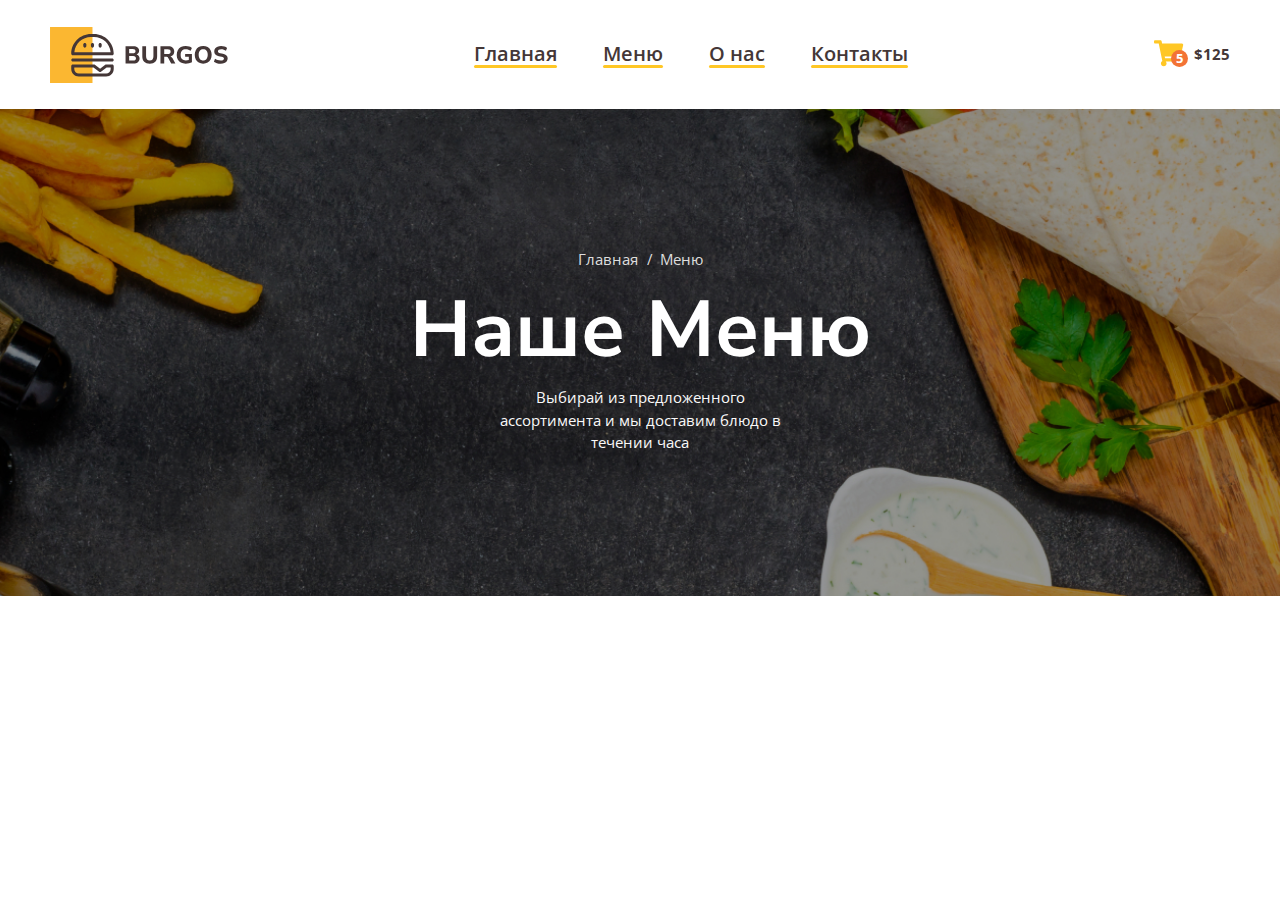
==== index.html @ a17f88c5 "Add styles" ====
<!DOCTYPE html>
<html lang="ru">
<head>
    <meta charset="UTF-8">
    <meta http-equiv="X-UA-Compatible" content="IE=edge">
    <meta name="viewport" content="width=device-width, initial-scale=1.0">
    <link href="https://fonts.googleapis.com/css2?family=Nunito+Sans:wght@600;700;800&family=Open+Sans:wght@400;600:700&family=Roboto&display=swap" rel="stylesheet">
    <link rel="stylesheet" href="style/normalize.css">
    <link rel="stylesheet" href="style/main.css">
    <title>Burger</title>
</head>
<body>
    <header>
        <div class="container">
            <div class="header">
                <a href="#" class="header-logo"></a>
                <nav>
                    <ul class="header-nav">
                        <li><a href="#" class="active">Главная</a></li>
                        <li><a href="#" class="active">Меню</a></li>
                        <li><a href="#" class="active">О нас</a></li>
                        <li><a href="#" class="active">Контакты</a></li>
                    </ul>
                </nav>
                <button type="button" class="button">
                    <span class="button-item">
                        <img src="img/cart.svg" alt="Корзина">
                        <span class="button-count">5</span>
                    </span>
                    <span class="button-text">$125</span>
                </button>
            </div> <!--/.header-->
        </div> <!--/.container-->
    </header>

    <div class="bg">
        <div class="container">
            <ul class="breadcrumbs">
                <li><a href="#">Главная</a></li>
                <li><a href="#">Меню</a></li>
            </ul>
            <h1 class="title">Наше Меню</h1>
            <p class="description">Выбирай из предложенного ассортимента и мы доставим блюдо в течении часа</p>
        </div>
    </div>
    
</body>
</html>
---- style/main.css ----
body {
    font-family: 'Nunito Sans', sans-serif;
}

.container {
    max-width: 1180px;
    margin: 0 auto; /* выравнивает по центру */
    padding: 0 15px; /* засчет этого при уменьшении ширины экрана, сожержимое не будет прилипать к краям*/
}


/* Header */
.header {
    font-family: 'Open Sans', sans-serif;
    font-weight: 600;
    display: flex;
    align-items: center;
    justify-content: space-between;
    padding-top: 26px;
    padding-bottom: 25px;
}

.header-logo {
    display: block;
    background-image: url(../img/logo.svg);
    background-repeat: no-repeat;
    background-size: cover;
    width: 178px;
    height: 56px;
}

.header-nav {
    display: flex;
    list-style-type: none;
    padding-left: 0;
    gap: 46px;
}

.header-nav a {
    font-size: 20px;
    font-weight: 600;
    color: #443737;
    text-decoration: none;
}
.header-nav a::after {
    content: "";
    width: 100%;
    height: 3px;
    border-radius: 1.5px;
    background: transparent;
    display: block;
}

.header-nav a.active::after {
    background: #FFC725;
}


.button {
    display: flex;
    align-items: center;
    background-color: transparent;
    border: none;
    padding: 0;
    gap: 10px;
}

.button-item {
    position: relative;
}

.button-count {
    font-size: 13px;
    font-weight: 700;
    line-height: 1.3;
    color: #FFFFFF;
    background: #F37335;
    width: 17px;
    height: 17px;
    text-align: center;
    border-radius: 100%;
    position: absolute;
    bottom: 3px;
    right: -4px;
}

.button-text {
    font-size: 15px;
    font-weight: 700;
    color: #443737;
}

/* BG */
.bg {
    text-align: center;
    color: #FFFFFF;

    background-image: url(../img/bg.jpg);
    background-size: cover;
    background-position: center center;

    padding: 142px 0;
}

.breadcrumbs {
    padding-left: 0;
    margin-top: 0;
    list-style-type: none;
    display: flex;
    justify-content: center;
    gap: 16px;
}


.breadcrumbs a {
    font-family: 'Open Sans', sans-serif;
    font-size: 15px;
    color: #DEDEDE;
    text-decoration: none;
}

.breadcrumbs a::before {
    content: "/";
    position: relative;
    left: -7px;
}

.breadcrumbs li:first-child a::before {
    display: none;
}

.title {
    font-size: 79px;
    font-weight: 700;
    margin: 10px 0;
}

.description {
    font-family: 'Open Sans', sans-serif;
    font-size: 15px;
    line-height: 1.5;
    color: #FAF9F9;
    max-width: 300px;
    margin: 0 auto;
}
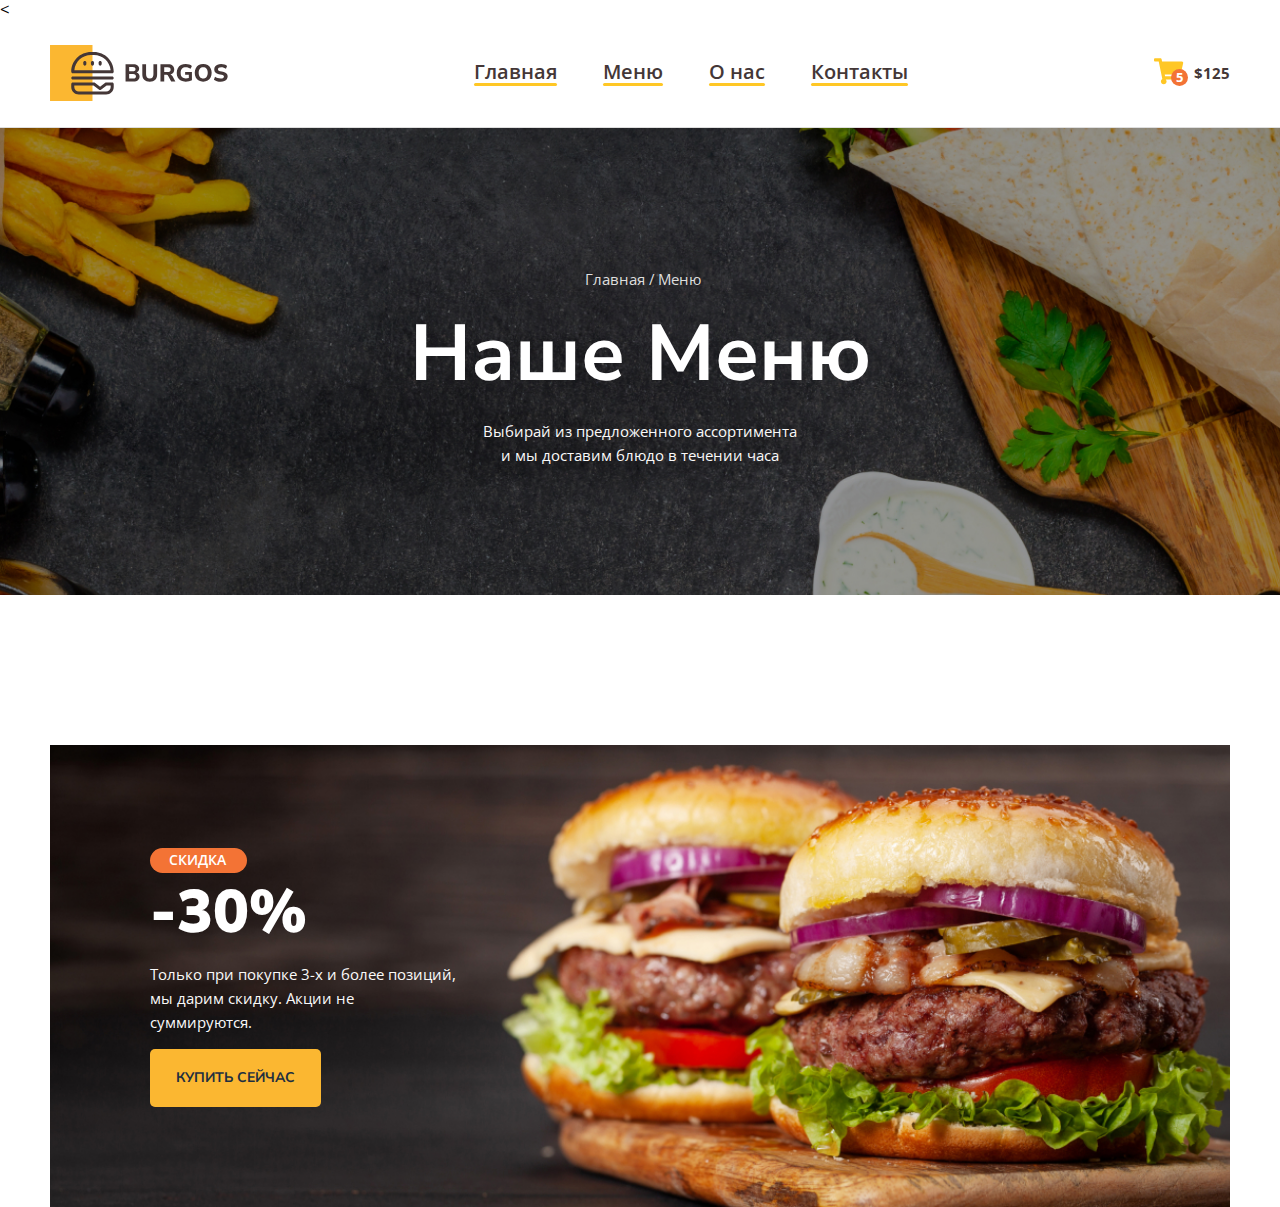
==== commit a3e5c202: "Add style changes" ====
--- a/index.html
+++ b/index.html
@@ -4,7 +4,7 @@
     <meta charset="UTF-8">
     <meta http-equiv="X-UA-Compatible" content="IE=edge">
     <meta name="viewport" content="width=device-width, initial-scale=1.0">
-    <link href="https://fonts.googleapis.com/css2?family=Nunito+Sans:wght@600;700;800&family=Open+Sans:wght@400;600:700&family=Roboto&display=swap" rel="stylesheet">
+    <<link href="https://fonts.googleapis.com/css2?family=Nunito+Sans:wght@600;700;800&family=Open+Sans:wght@400;600&family=Roboto&display=swap" rel="stylesheet">
     <link rel="stylesheet" href="style/normalize.css">
     <link rel="stylesheet" href="style/main.css">
     <title>Burger</title>
@@ -41,8 +41,23 @@
             </ul>
             <h1 class="title">Наше Меню</h1>
             <p class="description">Выбирай из предложенного ассортимента и мы доставим блюдо в течении часа</p>
-        </div>
-    </div>
+        </div> <!--/.container-->
+    </div> <!--/.bg-->
+
+    <main>
+        <div class="banner">
+            <div class="container">
+                <div class="banner-box">
+                    <h2 class="banner-title">
+                        <span>Скидка</span>
+                        -30%
+                    </h2>
+                    <p class="banner-text">Только при покупке 3-х и более позиций, мы дарим скидку. Акции не суммируются.</p>
+                    <a href="#" class="banner-link">Купить сейчас</a>
+                </div>
+            </div> <!--/.container-->
+        </div> <!--/.banner-->
+    </main>
     
 </body>
 </html>--- a/style/main.css
+++ b/style/main.css
@@ -8,6 +8,9 @@
     padding: 0 15px; /* засчет этого при уменьшении ширины экрана, сожержимое не будет прилипать к краям*/
 }
 
+header {
+    border-bottom: 1px solid #DEDEDE;
+}
 
 /* Header */
 .header {
@@ -42,6 +45,11 @@
     color: #443737;
     text-decoration: none;
 }
+
+.header-nav a:hover {
+    color: #FFC725;
+}
+
 .header-nav a::after {
     content: "";
     width: 100%;
@@ -55,7 +63,6 @@
     background: #FFC725;
 }
 
-
 .button {
     display: flex;
     align-items: center;
@@ -63,6 +70,7 @@
     border: none;
     padding: 0;
     gap: 10px;
+    cursor: pointer;
 }
 
 .button-item {
@@ -99,30 +107,39 @@
     background-size: cover;
     background-position: center center;
 
-    padding: 142px 0;
+    padding: 128px 0;
+    margin-bottom: 150px;
 }
 
 .breadcrumbs {
-    padding-left: 0;
-    margin-top: 0;
+    padding-left: 5px;
+    margin-top: 15px;
     list-style-type: none;
     display: flex;
     justify-content: center;
-    gap: 16px;
-}
-
+    gap: 7px;
+}
 
 .breadcrumbs a {
     font-family: 'Open Sans', sans-serif;
     font-size: 15px;
     color: #DEDEDE;
     text-decoration: none;
+}
+
+.breadcrumbs a:hover {
+    color: #FFC725;
 }
 
 .breadcrumbs a::before {
     content: "/";
     position: relative;
-    left: -7px;
+    left: -3px;
+    pointer-events: none;
+}
+
+.breadcrumbs a:hover::before {
+    color: #DEDEDE;
 }
 
 .breadcrumbs li:first-child a::before {
@@ -132,14 +149,71 @@
 .title {
     font-size: 79px;
     font-weight: 700;
-    margin: 10px 0;
+    margin: 19px 0;
 }
 
 .description {
     font-family: 'Open Sans', sans-serif;
     font-size: 15px;
-    line-height: 1.5;
+    line-height: 1.6;
     color: #FAF9F9;
-    max-width: 300px;
+    max-width: 315px;
     margin: 0 auto;
+}
+
+/* Banner */
+.banner-box {
+    background-image: url(../img/banner.jpg);
+    background-position: center center;
+    background-repeat: no-repeat;
+    background-size: cover;
+
+    color: #FFFFFF;
+    padding: 100px;
+}
+
+.banner-title span{
+    font-family: 'Open Sans', sans-serif;
+    font-size: 14px;
+    font-weight: 600;
+    text-transform: uppercase;
+    text-align: center;
+    background: #F37335;
+    padding: 4px 20px 5px 17px;
+    border-radius: 14px;
+
+    display: block;
+    max-width: 60px;
+    margin-bottom: 5px;
+}
+
+.banner-title {
+    font-size: 60px;
+    font-weight: 900;
+    margin-top: 3px;
+    margin-bottom: 10px;
+    color: #FFFFFF;
+}
+
+.banner-text {
+    font-family: 'Open Sans', sans-serif;
+    font-size: 15px;
+    color: #FAF9F9;
+    line-height: 1.6;
+    margin-bottom: 15px;
+    max-width: 308px;
+    
+}
+
+.banner-link {
+    padding: 21px 26px;
+    display: inline-block;
+    font-size: 14px;
+    font-weight: 700;
+    color: #1E2F40;
+
+    background-color: #FBB731;
+    text-decoration: none;
+    text-transform: uppercase;
+    border-radius: 5px;
 }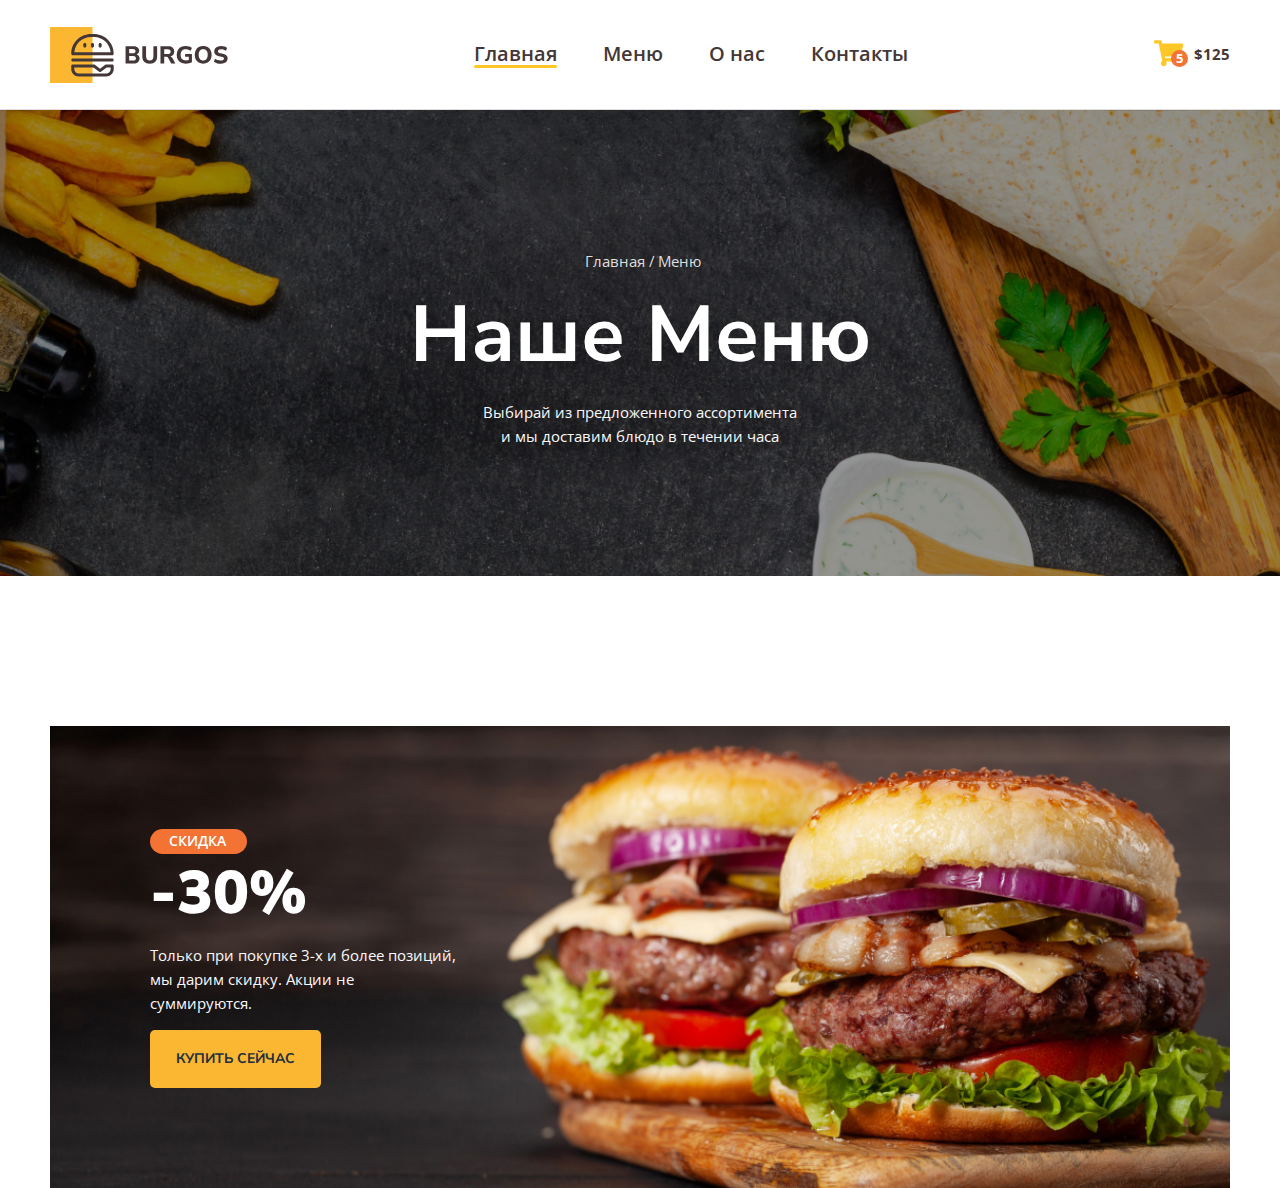
==== commit 9bdec0d7: "Add style changes" ====
--- a/index.html
+++ b/index.html
@@ -4,7 +4,7 @@
     <meta charset="UTF-8">
     <meta http-equiv="X-UA-Compatible" content="IE=edge">
     <meta name="viewport" content="width=device-width, initial-scale=1.0">
-    <<link href="https://fonts.googleapis.com/css2?family=Nunito+Sans:wght@600;700;800&family=Open+Sans:wght@400;600&family=Roboto&display=swap" rel="stylesheet">
+    <link href="https://fonts.googleapis.com/css2?family=Nunito+Sans:wght@600;700;800&family=Open+Sans:wght@400;600&family=Roboto&display=swap" rel="stylesheet">
     <link rel="stylesheet" href="style/normalize.css">
     <link rel="stylesheet" href="style/main.css">
     <title>Burger</title>
@@ -17,9 +17,9 @@
                 <nav>
                     <ul class="header-nav">
                         <li><a href="#" class="active">Главная</a></li>
-                        <li><a href="#" class="active">Меню</a></li>
-                        <li><a href="#" class="active">О нас</a></li>
-                        <li><a href="#" class="active">Контакты</a></li>
+                        <li><a href="#">Меню</a></li>
+                        <li><a href="#">О нас</a></li>
+                        <li><a href="#">Контакты</a></li>
                     </ul>
                 </nav>
                 <button type="button" class="button">
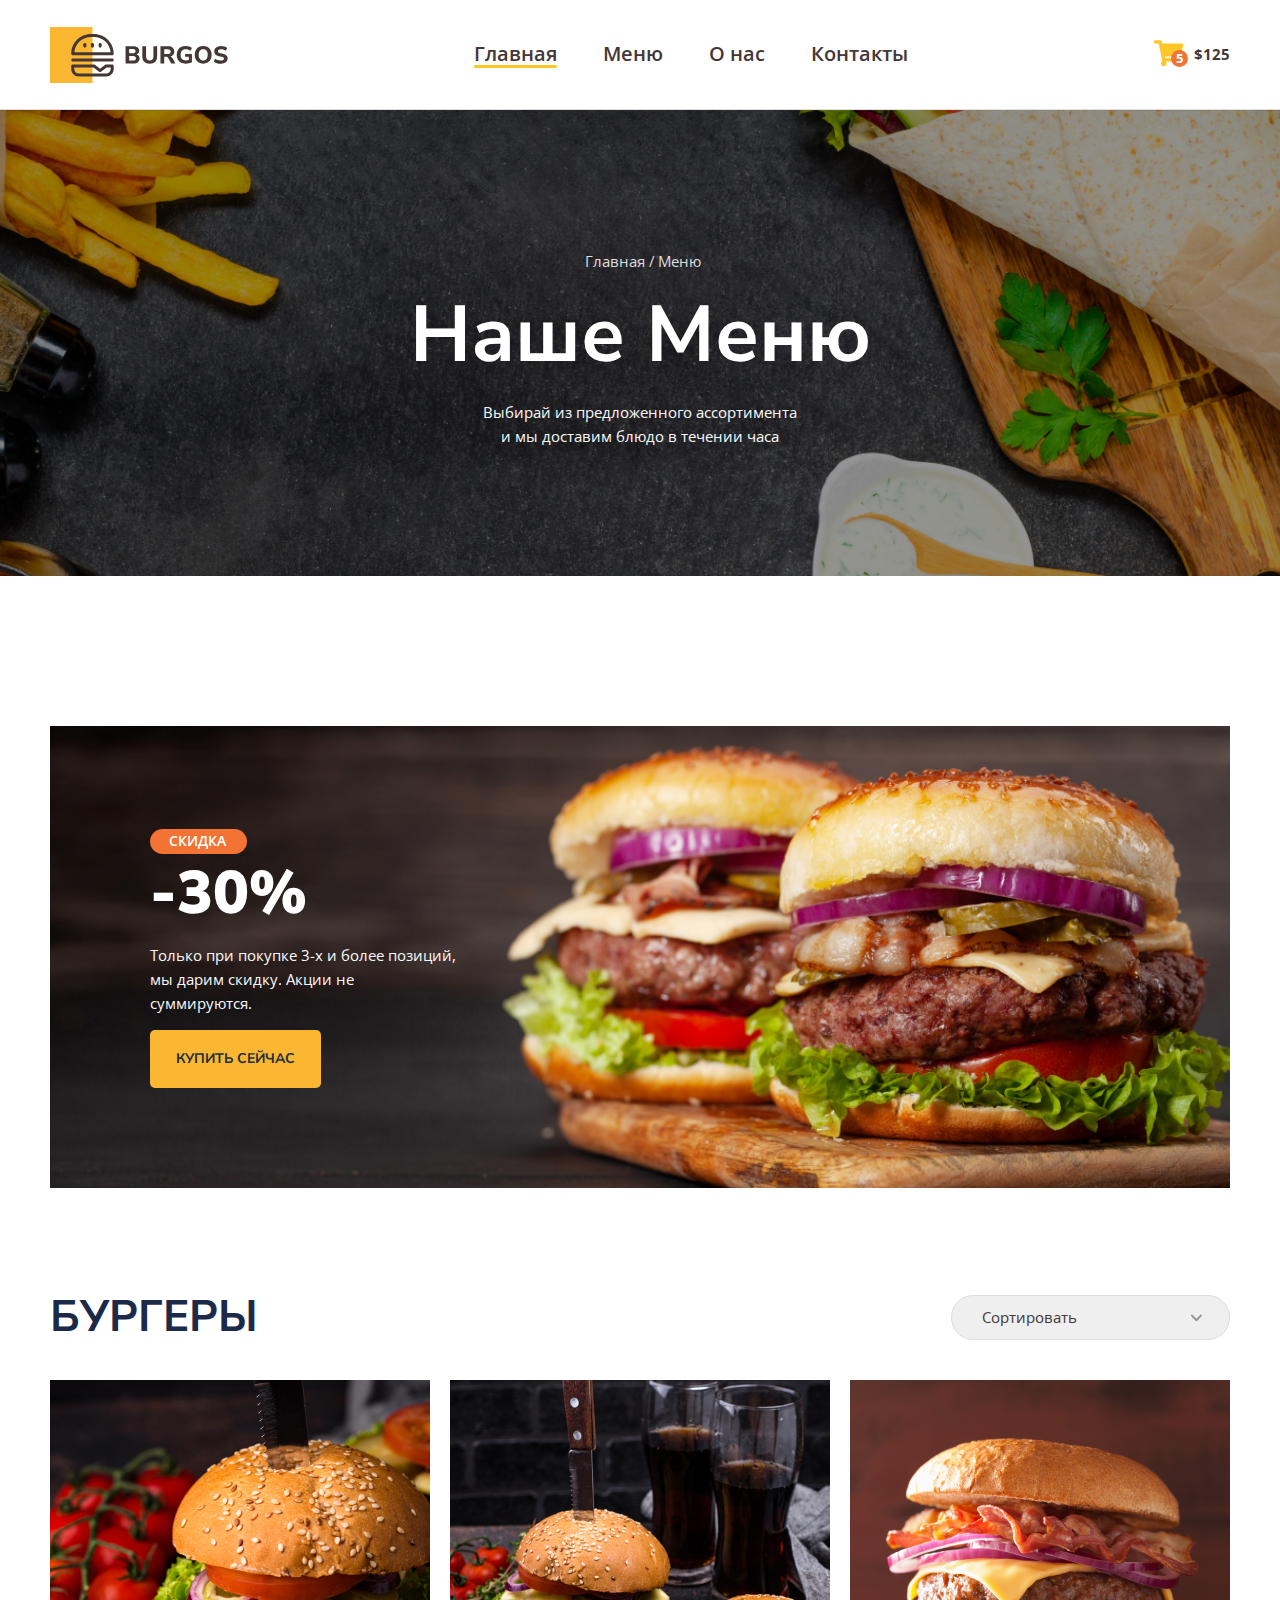
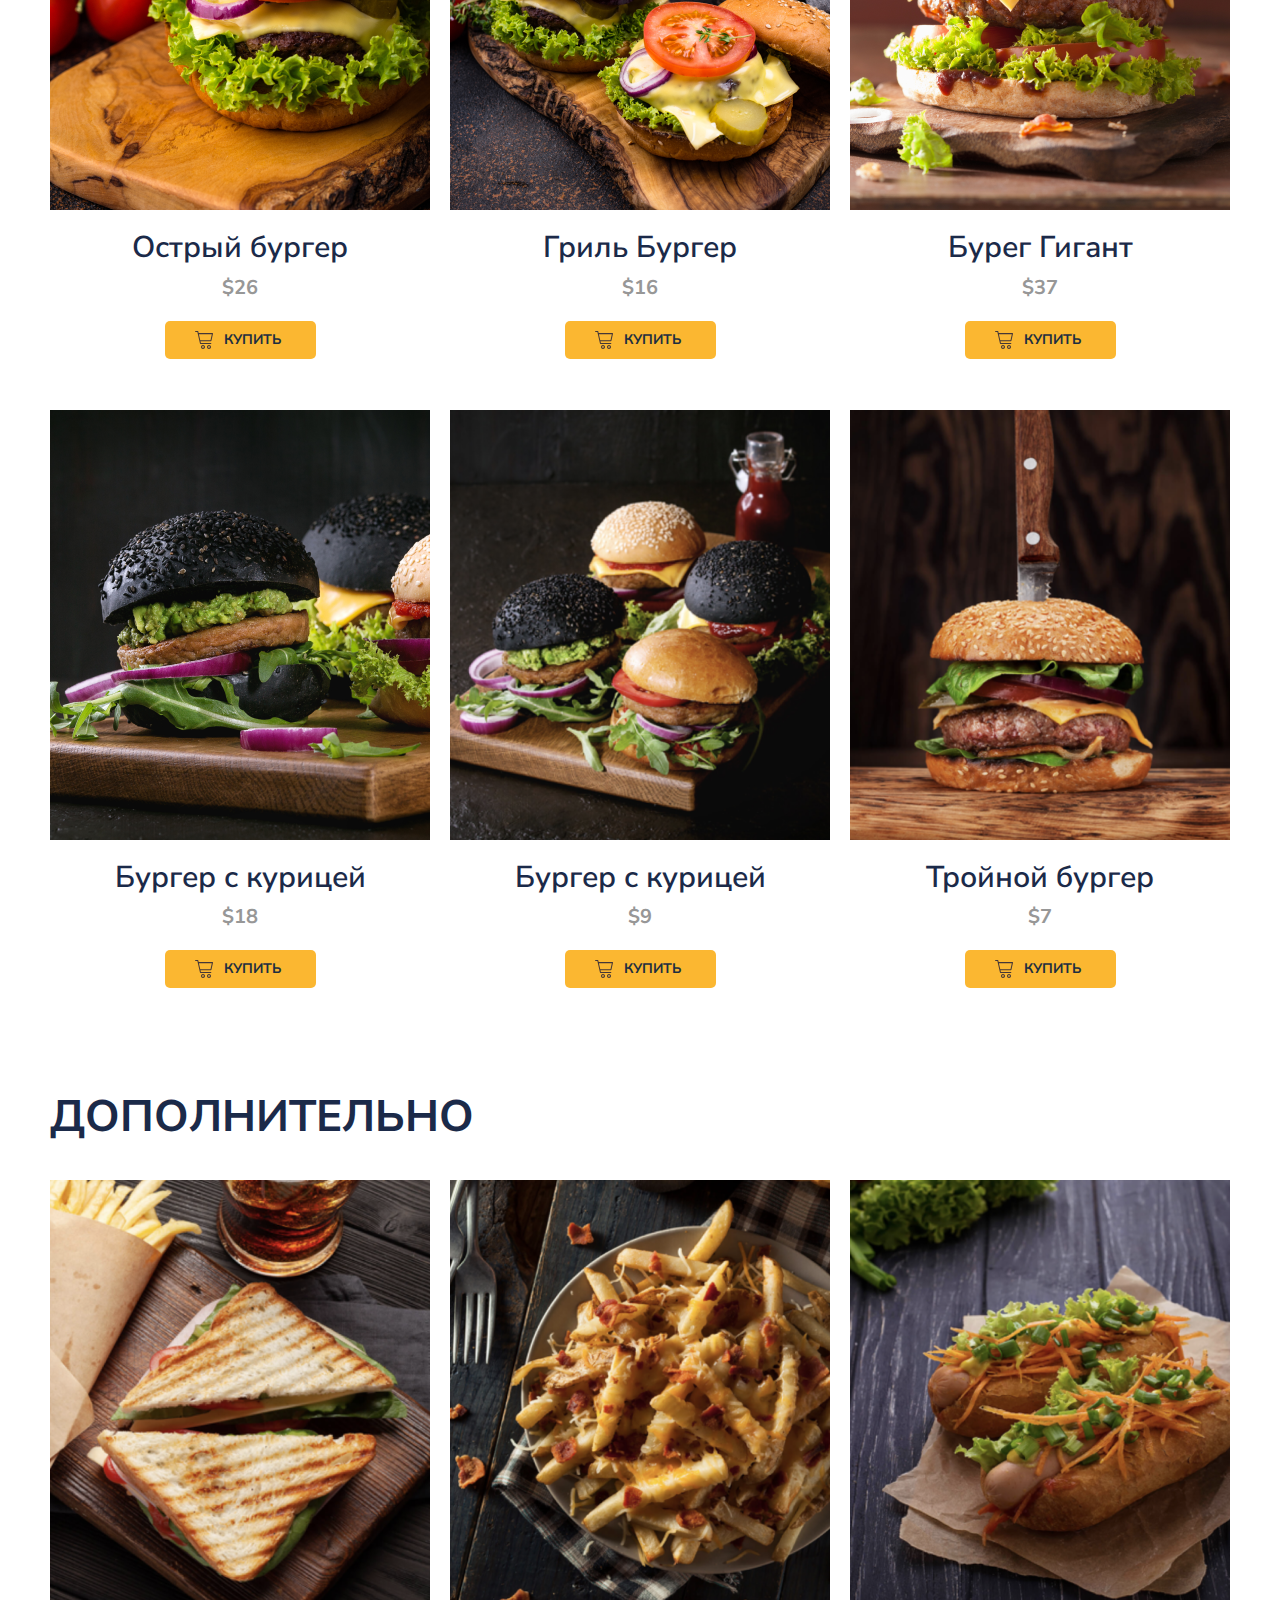
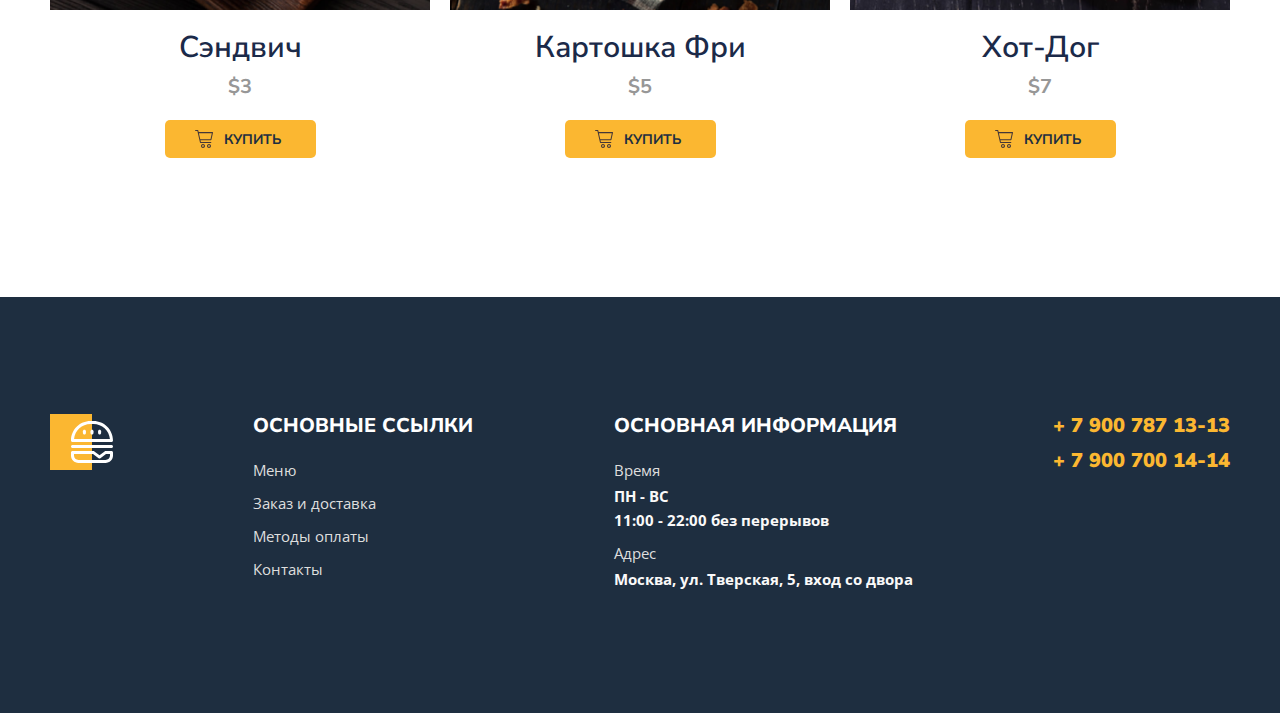
==== commit 2d6cbf0e: "Add changes" ====
--- a/index.html
+++ b/index.html
@@ -8,6 +8,7 @@
     <link rel="stylesheet" href="style/normalize.css">
     <link rel="stylesheet" href="style/main.css">
     <title>Burger</title>
+    <link rel="icon" href="img/site-icon.png">
 </head>
 <body>
     <header>
@@ -57,7 +58,172 @@
                 </div>
             </div> <!--/.container-->
         </div> <!--/.banner-->
+
+        <section class="menu">
+            <div class="container">
+                <div class="menu-header">
+                    <h2 class="menu-title">
+                        Бургеры
+                    </h2>
+                    <select class="menu-select">
+                        <option value="">Сортировать</option>
+                        <option value="up">По возрастанию</option>
+                        <option value="down">По убыванию</option>
+                    </select>
+                </div> <!--/.menu-header-->
+
+                <div class="menu-grid">
+                    <div class="menu-grid-item">
+                        <div class="menu-grid-cover">
+                            <img src="img/menu/01.png" alt="Острый бургер">
+                        </div>
+                        <div class="menu-grid-title">Острый бургер</div>
+                        <div class="menu-grid-price">$26</div>
+                        <button type="button" class="menu-grid-btn">
+                            <span class="menu-grid-icon"></span>
+                            <span class="menu-grid-text">купить</span>
+                        </button>
+                    </div> <!--/.menu-grid-item-->
+                    <div class="menu-grid-item">
+                        <div class="menu-grid-cover">
+                            <img src="img/menu/02.png" alt="Гриль Бургер">
+                        </div>
+                        <div class="menu-grid-title">Гриль Бургер</div>
+                        <div class="menu-grid-price">$16</div>
+                        <button type="button" class="menu-grid-btn">
+                            <span class="menu-grid-icon"></span>
+                            <span class="menu-grid-text">купить</span>
+                        </button>
+                    </div> <!--/.menu-grid-item-->
+                    <div class="menu-grid-item">
+                        <div class="menu-grid-cover">
+                            <img src="img/menu/03.png" alt="Бурег Гигант">
+                        </div>
+                        <div class="menu-grid-title">Бурег Гигант</div>
+                        <div class="menu-grid-price">$37</div>
+                        <button type="button" class="menu-grid-btn">
+                            <span class="menu-grid-icon"></span>
+                            <span class="menu-grid-text">купить</span>
+                        </button>
+                    </div> <!--/.menu-grid-item-->
+                    <div class="menu-grid-item">
+                        <div class="menu-grid-cover">
+                            <img src="img/menu/04.png" alt="Бургер с курицей">
+                        </div>
+                        <div class="menu-grid-title">Бургер с курицей</div>
+                        <div class="menu-grid-price">$18</div>
+                        <button type="button" class="menu-grid-btn">
+                            <span class="menu-grid-icon"></span>
+                            <span class="menu-grid-text">купить</span>
+                        </button>
+                    </div> <!--/.menu-grid-item-->
+                    <div class="menu-grid-item">
+                        <div class="menu-grid-cover">
+                            <img src="img/menu/05.png" alt="Бургер с курицей">
+                        </div>
+                        <div class="menu-grid-title">Бургер с курицей</div>
+                        <div class="menu-grid-price">$9</div>
+                        <button type="button" class="menu-grid-btn">
+                            <span class="menu-grid-icon"></span>
+                            <span class="menu-grid-text">купить</span>
+                        </button>
+                    </div> <!--/.menu-grid-item-->
+                    <div class="menu-grid-item">
+                        <div class="menu-grid-cover">
+                            <img src="img/menu/06.png" alt="Тройной бургер">
+                        </div>
+                        <div class="menu-grid-title">Тройной бургер</div>
+                        <div class="menu-grid-price">$7</div>
+                        <button type="button" class="menu-grid-btn">
+                            <span class="menu-grid-icon"></span>
+                            <span class="menu-grid-text">купить</span>
+                        </button>
+                    </div> <!--/.menu-grid-item-->
+                </div>
+
+                <div class="menu-header">
+                    <h2 class="menu-title">
+                        Дополнительно
+                    </h2>
+                </div> <!--/.menu-header-->
+        
+                <div class="menu-grid">
+                    <div class="menu-grid-item">
+                        <div class="menu-grid-cover">
+                            <img src="img/menu/07.png" alt="Сэндвич">
+                        </div>
+                        <div class="menu-grid-title">Сэндвич</div>
+                        <div class="menu-grid-price">$3</div>
+                        <button type="button" class="menu-grid-btn">
+                            <span class="menu-grid-icon"></span>
+                            <span class="menu-grid-text">купить</span>
+                        </button>
+                    </div> <!--/.menu-grid-item-->
+                    <div class="menu-grid-item">
+                        <div class="menu-grid-cover">
+                            <img src="img/menu/08.png" alt="Картошка Фри">
+                        </div>
+                        <div class="menu-grid-title">Картошка Фри</div>
+                        <div class="menu-grid-price">$5</div>
+                        <button type="button" class="menu-grid-btn">
+                            <span class="menu-grid-icon"></span>
+                            <span class="menu-grid-text">купить</span>
+                        </button>
+                    </div> <!--/.menu-grid-item-->
+                    <div class="menu-grid-item">
+                        <div class="menu-grid-cover">
+                            <img src="img/menu/09.png" alt="Хот-Дог">
+                        </div>
+                        <div class="menu-grid-title">Хот-Дог</div>
+                        <div class="menu-grid-price">$7</div>
+                        <button type="button" class="menu-grid-btn">
+                            <span class="menu-grid-icon"></span>
+                            <span class="menu-grid-text">купить</span>
+                        </button>
+                    </div> <!--/.menu-grid-item-->
+                </div>
+            </div> <!--/.container-->
+        </section>
     </main>
+
+    <footer class="footer">
+        <div class="container">
+            <div class="footer-box">
+                <div class="footer-item">
+                    <img class="footer-logo" src="img/footer-logo.svg" alt="Logo">
+                </div>
+                <div class="footer-item">
+                    <h2>Основные ссылки</h2>
+                    <ul class="footer-list">
+                        <li><a href="#">Меню</a></li>
+                        <li><a href="#">Заказ и доставка</a></li>
+                        <li><a href="#">Методы оплаты</a></li>
+                        <li><a href="#">Контакты</a></li>
+                    </ul>
+                </div>
+                <div class="footer-item">
+                    <h2>Основная информация</h2>
+                    <ul class="footer-list">
+                        <li>
+                            <span>Время</span>
+                            ПН - ВС <br>
+                            11:00 - 22:00 без перерывов
+                        </li>
+                        <li>
+                            <span>Адрес</span>
+                            Москва, ул. Тверская, 5, вход со двора
+                        </li>
+                    </ul>
+                </div>
+                <div class="footer-tel">
+                    <ul class="footer-list">
+                        <li>+ 7 900 787 13-13</li>
+                        <li>+ 7 900 700 14-14</li>
+                    </ul>
+                </div>
+            </div> <!--/.footer-box  -->
+        </div> <!--/.container  -->
+    </footer>
     
 </body>
 </html>--- a/style/main.css
+++ b/style/main.css
@@ -170,6 +170,7 @@
 
     color: #FFFFFF;
     padding: 100px;
+    margin-bottom: 104px;
 }
 
 .banner-title span{
@@ -216,4 +217,185 @@
     text-decoration: none;
     text-transform: uppercase;
     border-radius: 5px;
-}+}
+
+/* Section-Menu */
+.menu-header {
+    display: flex;
+    justify-content: space-between;
+    align-items: center;
+
+    margin-bottom: 37px;
+}
+
+.menu-title {
+    font-size: 44px;
+    font-weight: 700;
+    text-transform: uppercase;
+    color: #1B2A49;
+
+    margin: 0;
+}
+
+.menu-select {
+    font-family: 'Open Sans', sans-serif;
+    font-size: 15px;
+    color: #443737;
+    text-decoration: none;
+
+    padding: 13px 30px;
+    border: 1px solid #DEDEDE;
+    border-radius: 22px;
+    appearance: none;
+    flex-basis: 279px;
+
+    background-image: url(../img/arrow.svg);
+    background-size: 12.79px 7.75px;
+    background-repeat: no-repeat;
+    background-position: 90% center;
+}
+
+.menu-grid {
+    display: grid;
+    grid-template-columns: repeat(3, 1fr);
+    gap: 51px 20px;
+
+    margin-bottom: 104px;
+}
+
+.menu-grid-cover {
+    width: 100%;
+    height: 430px;
+    position: relative;
+    overflow: hidden;
+}
+
+.menu-grid-cover img {
+    position: absolute;
+    left: 50%;
+    top: 50%;
+    transform: translate(-50%, -50%);
+    object-fit: cover;
+}
+
+.menu-grid-title {
+    font-size: 30px;
+    font-weight: 600;
+    color: #1B2A49;
+    text-align: center;
+
+    margin-top: 21px;
+    margin-bottom: 10px;
+}
+
+.menu-grid-price {
+    font-size: 20px;
+    font-weight: 700;
+    color: #979797;
+    text-align: center;
+
+    margin-bottom: 22px;
+}
+
+.menu-grid-btn {
+    display: flex;
+    justify-content: center;
+    align-items: center;
+    padding: 10px 30px;
+    margin: 0 auto;
+    background: #FBB731;
+    border: none;
+    border-radius: 5px;
+    gap: 11px;
+}
+
+.menu-grid-icon {
+    display: block;
+    background-image: url(../img/cart-menu.svg);
+    background-position: center center;
+    background-repeat: no-repeat;
+    background-size: cover;
+    width: 18px;
+    height: 18px;
+}
+
+.menu-grid-text {
+    font-size: 14px;
+    font-weight: 700;
+    text-transform: uppercase;
+    color: #1E2F40;
+
+    margin-right: 5px;
+    margin-top: 1px;
+}
+
+/* Footer */
+.footer {
+    background: #1E2E40;
+    color: #fff;
+    padding-top: 117px;
+    padding-bottom: 106px;
+    margin-top: 139px;
+}
+
+.footer-box {
+    display: flex;
+    justify-content: space-between;
+}
+
+.footer-logo {
+    width: 63px;
+    height: 56px;
+}
+
+.footer-item {
+    flex: 0 0 auto;
+}
+
+.footer-item h2 {
+    font-size: 20px;
+    font-weight: 800;
+    text-transform: uppercase;
+    margin-bottom: 21px;
+    margin-top: 0;
+}
+
+.footer-item li {
+    font-family: 'Open Sans', sans-serif;
+    font-size: 15px;
+    font-weight: 700;
+    margin-bottom: 9px;
+    color: #FAF9F9;
+    line-height: 24px;
+    list-style-type: none;
+}
+
+.footer-item a {
+    color: #DEDEDE;
+    text-decoration: none;
+    font-weight: 400;
+}
+
+.footer-item span {
+    color: #DEDEDE;
+    display: block;
+    font-weight: 400;
+    margin-bottom: 2px;
+}
+
+.footer-tel ul {
+    font-size: 20px;
+    font-weight: 900;
+    color: #FBB731;
+
+    margin-top: 0;
+}
+
+.footer-tel li {
+    margin-bottom: 12px;
+}
+
+.footer-list {
+    padding-left: 0;
+    list-style-type: none;
+}
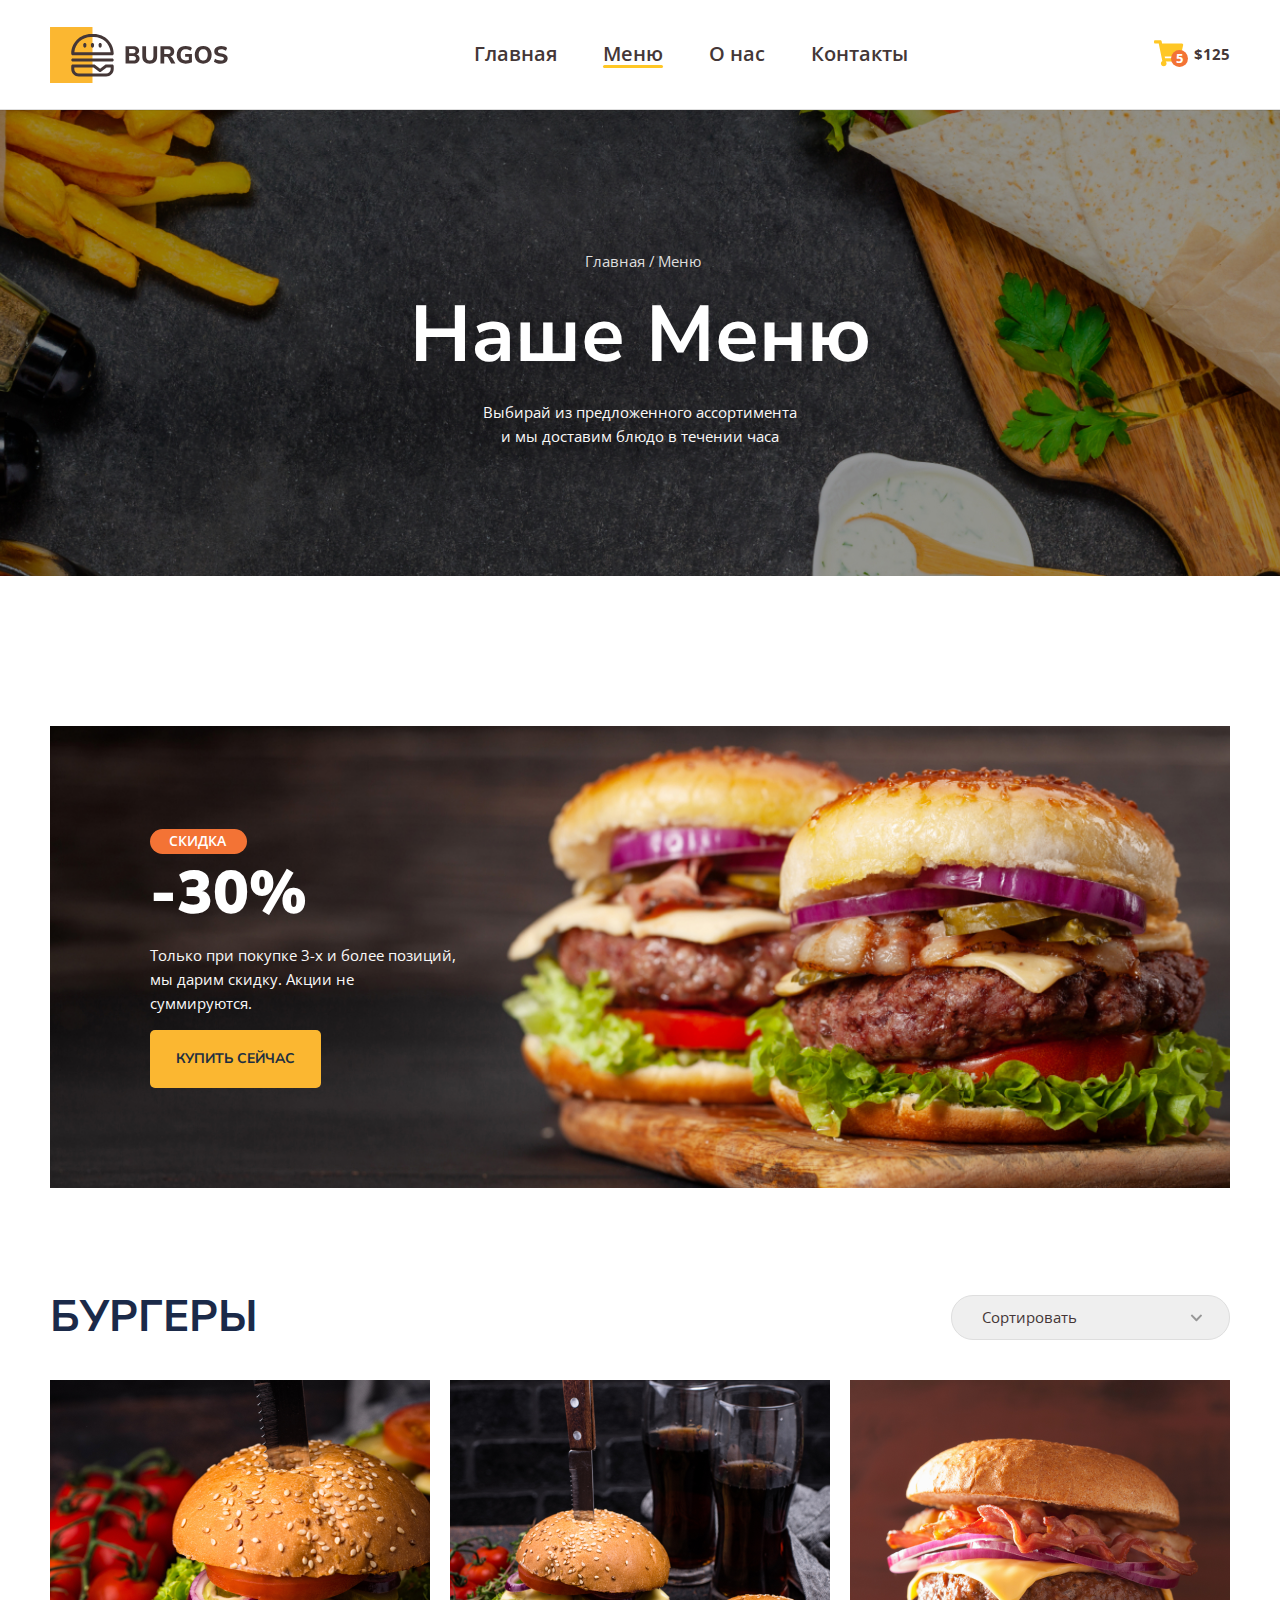
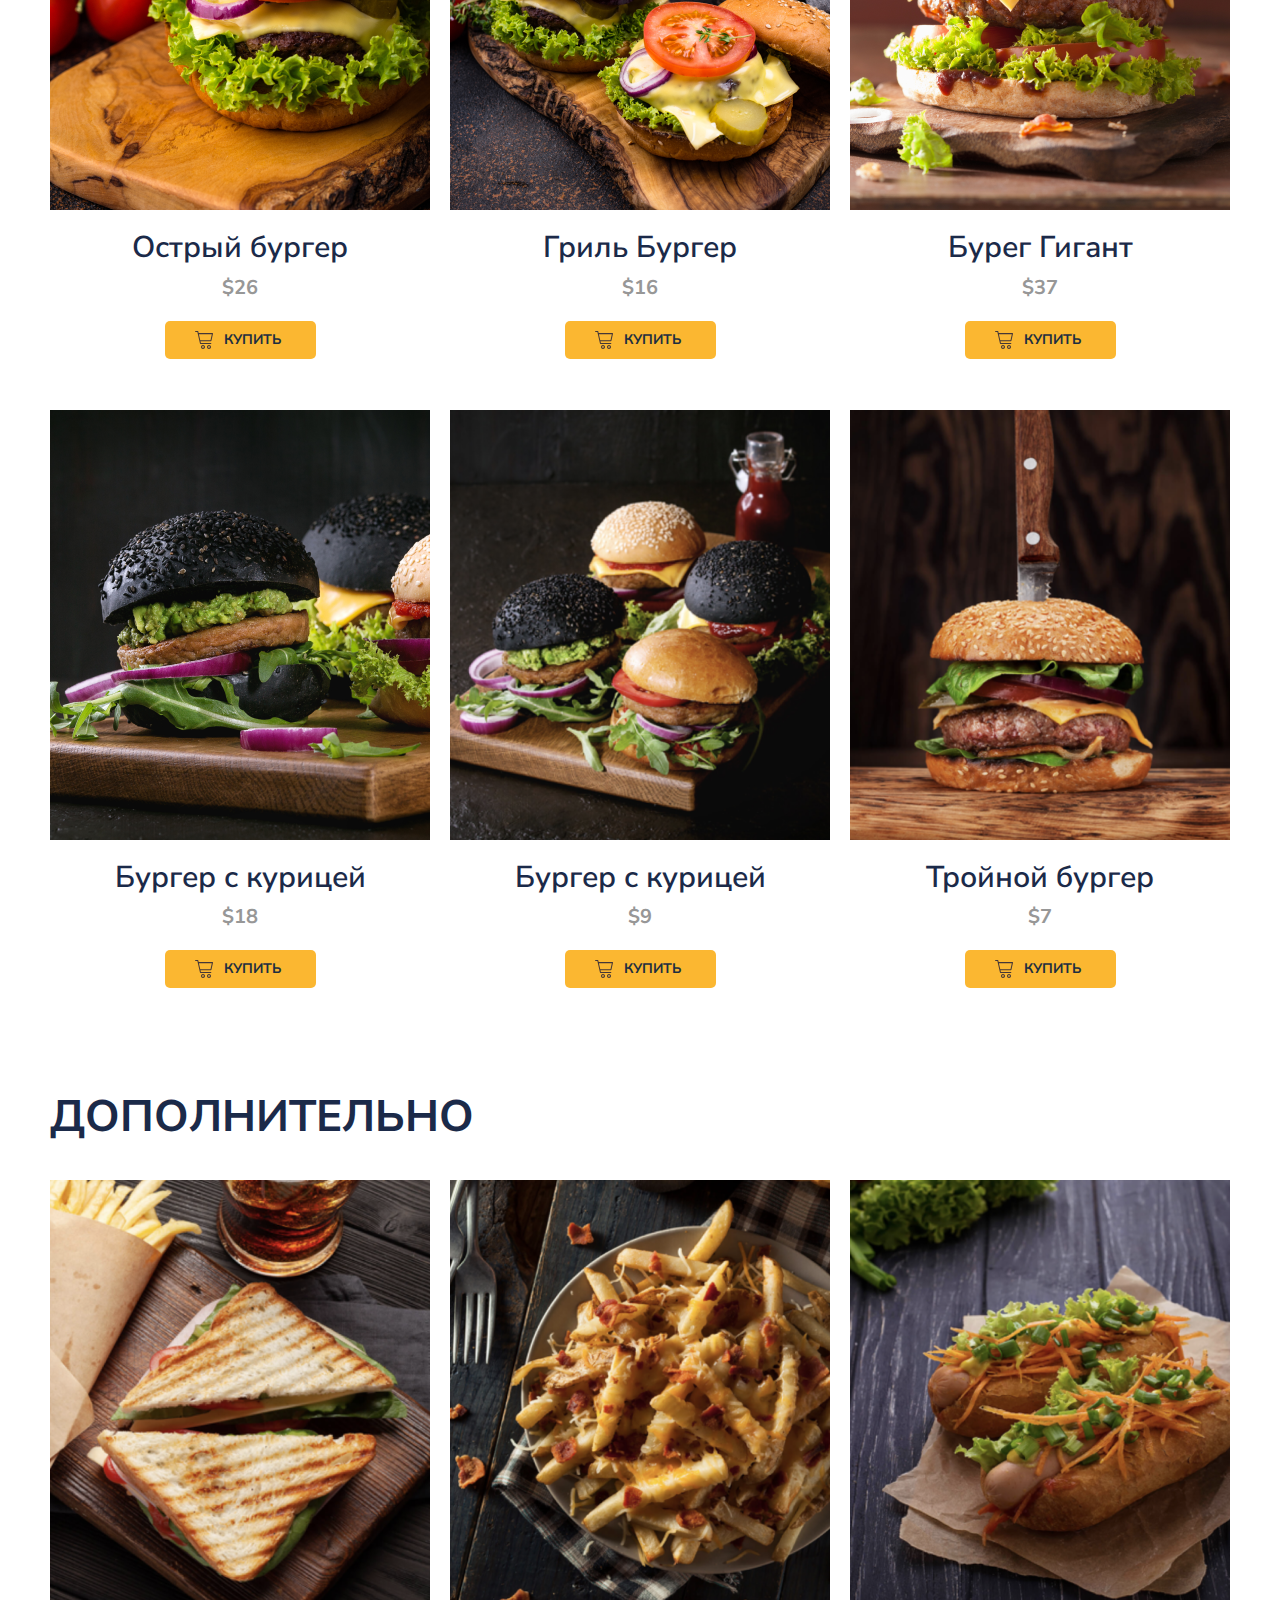
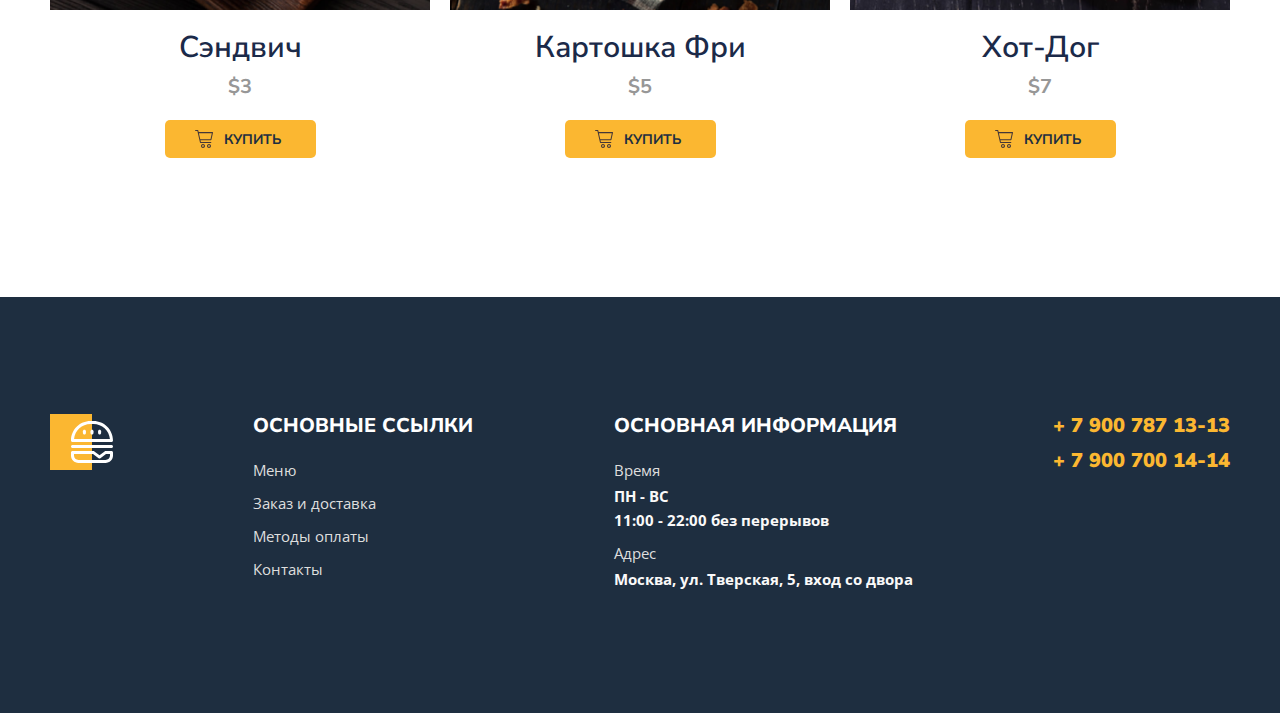
==== commit e10c57cb: "Add changes" ====
--- a/index.html
+++ b/index.html
@@ -17,8 +17,8 @@
                 <a href="#" class="header-logo"></a>
                 <nav>
                     <ul class="header-nav">
-                        <li><a href="#" class="active">Главная</a></li>
-                        <li><a href="#">Меню</a></li>
+                        <li><a href="#">Главная</a></li>
+                        <li><a href="#" class="active">Меню</a></li>
                         <li><a href="#">О нас</a></li>
                         <li><a href="#">Контакты</a></li>
                     </ul>
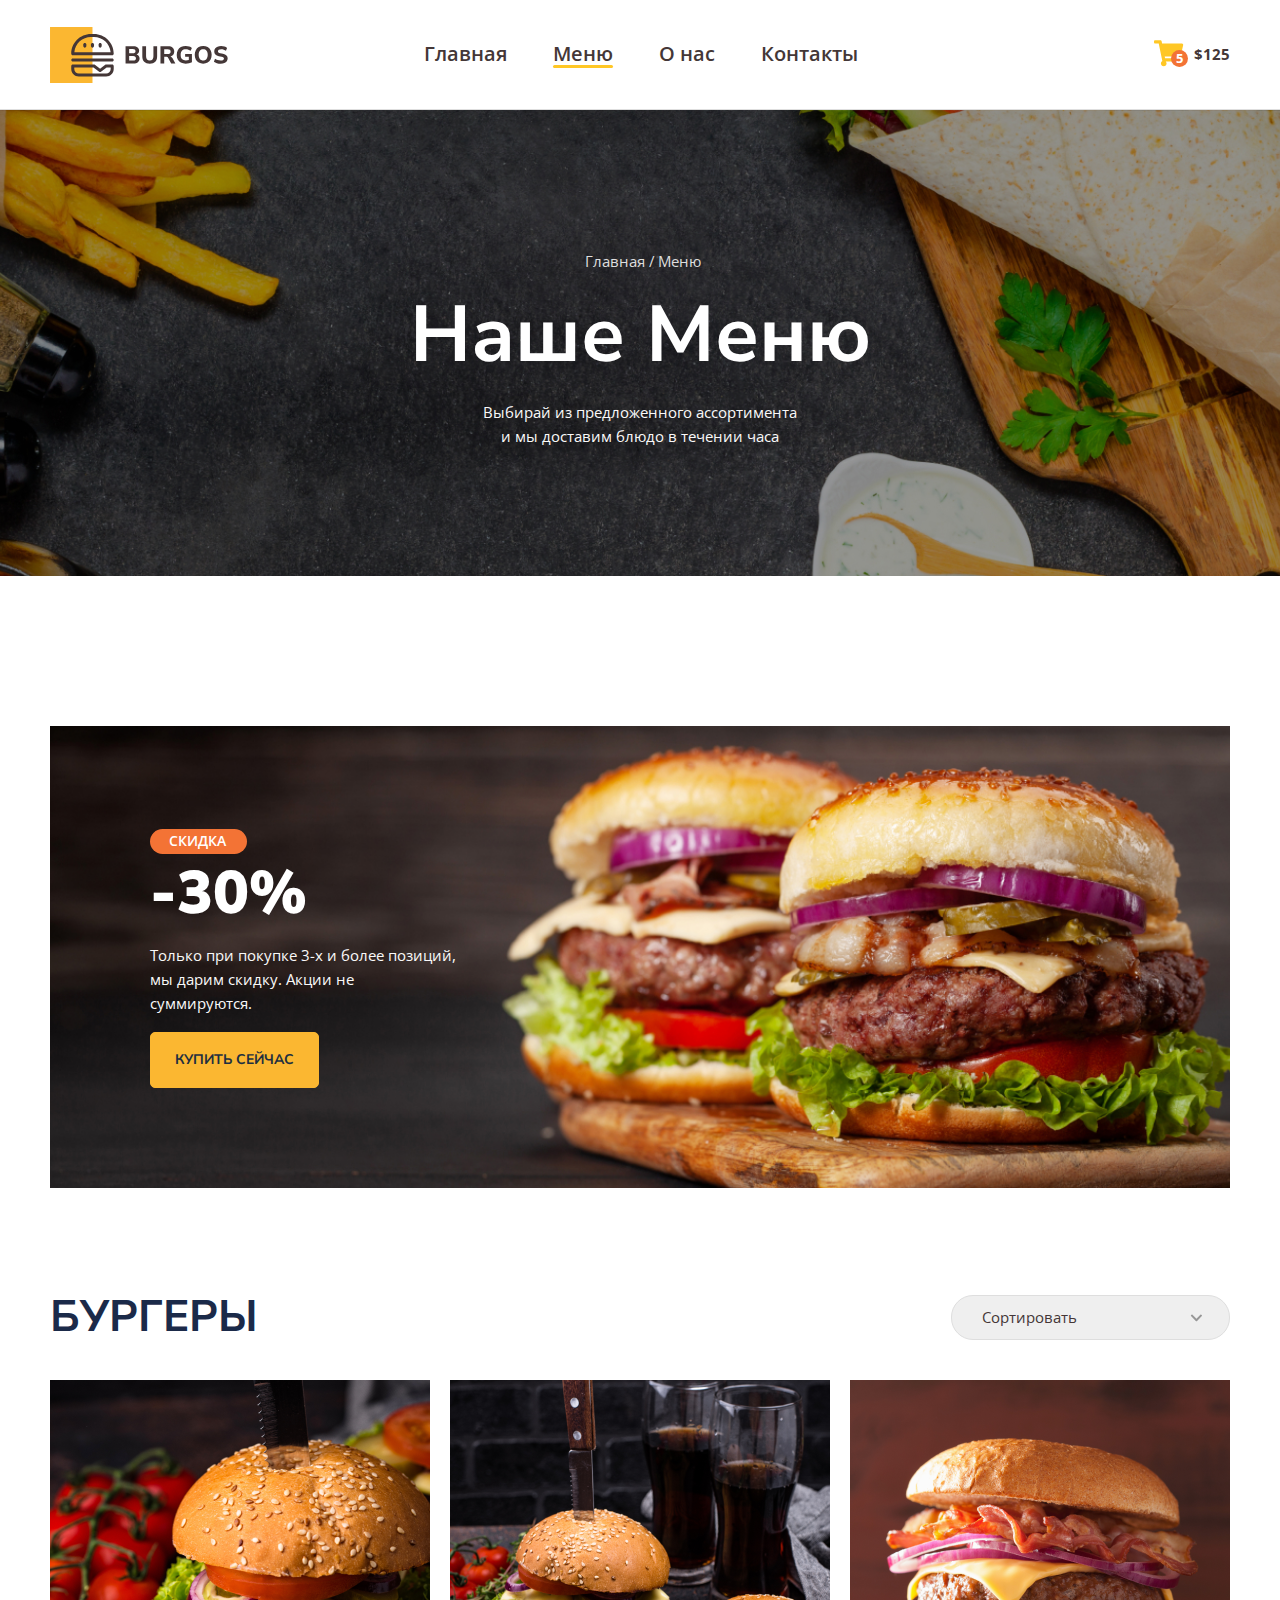
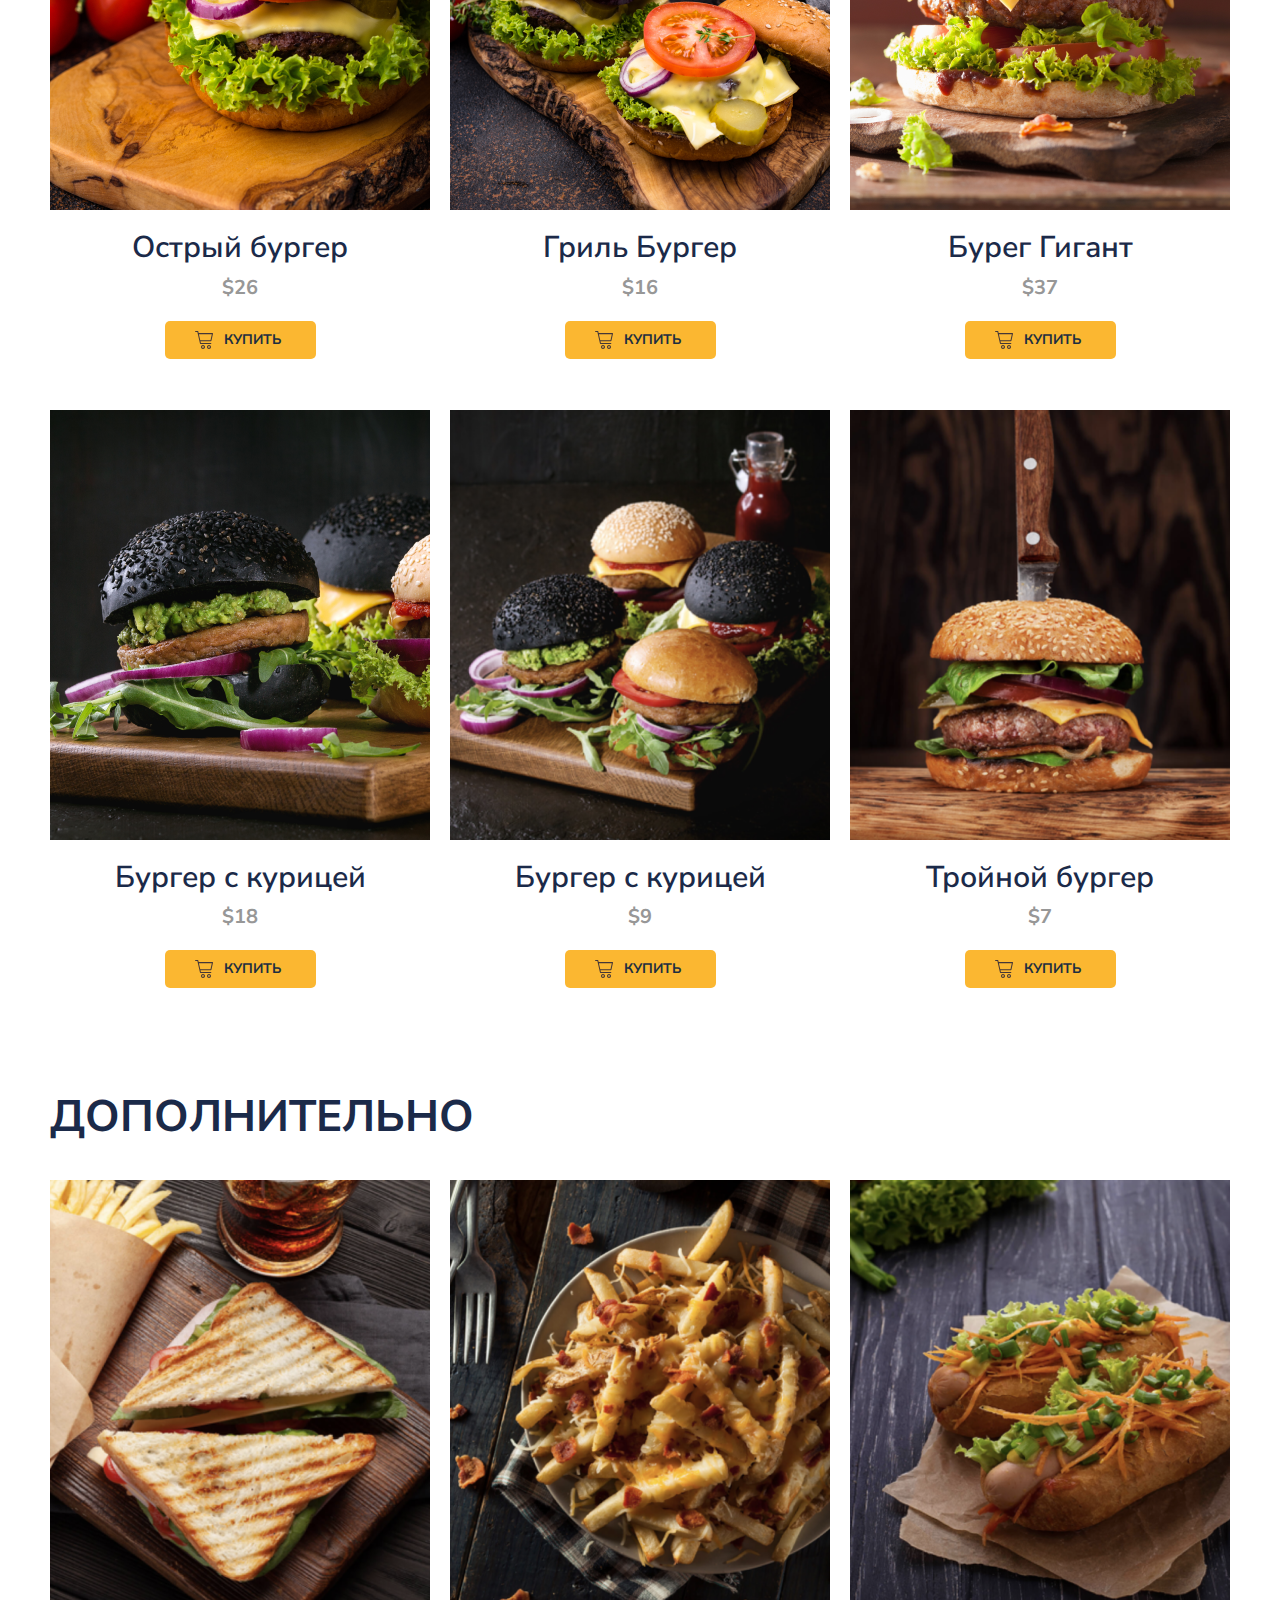
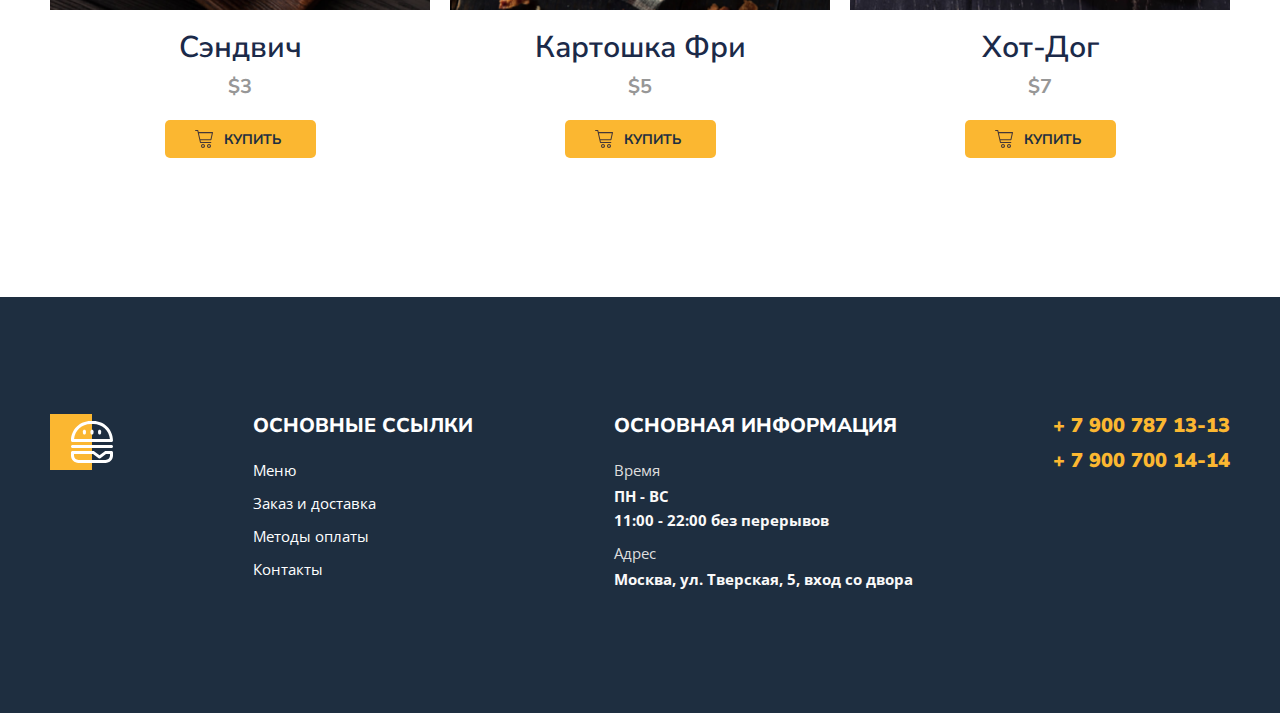
==== commit c740ce94: "Add changes" ====
--- a/index.html
+++ b/index.html
@@ -14,7 +14,8 @@
     <header>
         <div class="container">
             <div class="header">
-                <a href="#" class="header-logo"></a>
+                <div class="header-item">
+                    <a href="#" class="header-logo"></a>
                 <nav>
                     <ul class="header-nav">
                         <li><a href="#">Главная</a></li>
@@ -23,6 +24,7 @@
                         <li><a href="#">Контакты</a></li>
                     </ul>
                 </nav>
+                </div>
                 <button type="button" class="button">
                     <span class="button-item">
                         <img src="img/cart.svg" alt="Корзина">
@@ -216,9 +218,13 @@
                     </ul>
                 </div>
                 <div class="footer-tel">
-                    <ul class="footer-list">
-                        <li>+ 7 900 787 13-13</li>
-                        <li>+ 7 900 700 14-14</li>
+                    <ul class="footer-list footer-list-tel">
+                        <li>
+                            <a href="tel:+79007871313">+ 7 900 787 13-13</a>
+                        </li>
+                        <li>
+                            <a href="tel:+79007001414">+ 7 900 700 14-14</a>
+                        </li>
                     </ul>
                 </div>
             </div> <!--/.footer-box  -->
--- a/style/main.css
+++ b/style/main.css
@@ -21,6 +21,13 @@
     justify-content: space-between;
     padding-top: 26px;
     padding-bottom: 25px;
+}
+
+.header-item {
+    display: flex;
+    align-items: center;
+    justify-content: space-between;
+    flex-basis: 68.5%;
 }
 
 .header-logo {
@@ -44,6 +51,8 @@
     font-weight: 600;
     color: #443737;
     text-decoration: none;
+
+    transition: color .2s linear;
 }
 
 .header-nav a:hover {
@@ -125,6 +134,8 @@
     font-size: 15px;
     color: #DEDEDE;
     text-decoration: none;
+
+    transition: color .2s linear;
 }
 
 .breadcrumbs a:hover {
@@ -201,13 +212,13 @@
     font-size: 15px;
     color: #FAF9F9;
     line-height: 1.6;
-    margin-bottom: 15px;
+    margin-bottom: 17px;
     max-width: 308px;
     
 }
 
 .banner-link {
-    padding: 21px 26px;
+    padding: 19px 24px;
     display: inline-block;
     font-size: 14px;
     font-weight: 700;
@@ -217,6 +228,14 @@
     text-decoration: none;
     text-transform: uppercase;
     border-radius: 5px;
+    border: 1px solid #FBB731;
+
+    transition: background-color .2s linear;
+}
+
+.banner-link:hover {
+    background-color: transparent;
+    color: #FBB731;
 }
 
 /* Section-Menu */
@@ -307,6 +326,12 @@
     border: none;
     border-radius: 5px;
     gap: 11px;
+
+    transition: background-color .2s linear;
+}
+
+.menu-grid-btn:hover {
+    background-color: #F37335;
 }
 
 .menu-grid-icon {
@@ -329,6 +354,8 @@
     margin-top: 1px;
 }
 
+
+
 /* Footer */
 .footer {
     background: #1E2E40;
@@ -370,29 +397,37 @@
     list-style-type: none;
 }
 
-.footer-item a {
-    color: #DEDEDE;
+.footer-list a {
+    color: #FFFFFF;
     text-decoration: none;
     font-weight: 400;
-}
-
-.footer-item span {
+
+    transition: color .2s linear;
+}
+
+.footer-list a:hover {
+    color: #FBB731
+}
+
+.footer-list span {
     color: #DEDEDE;
     display: block;
     font-weight: 400;
     margin-bottom: 2px;
 }
 
-.footer-tel ul {
+.footer-list-tel {
+    margin-top: 0;
+}
+
+.footer-list-tel li {
+    margin-bottom: 12px;
+}
+
+.footer-list-tel a {
     font-size: 20px;
     font-weight: 900;
     color: #FBB731;
-
-    margin-top: 0;
-}
-
-.footer-tel li {
-    margin-bottom: 12px;
 }
 
 .footer-list {
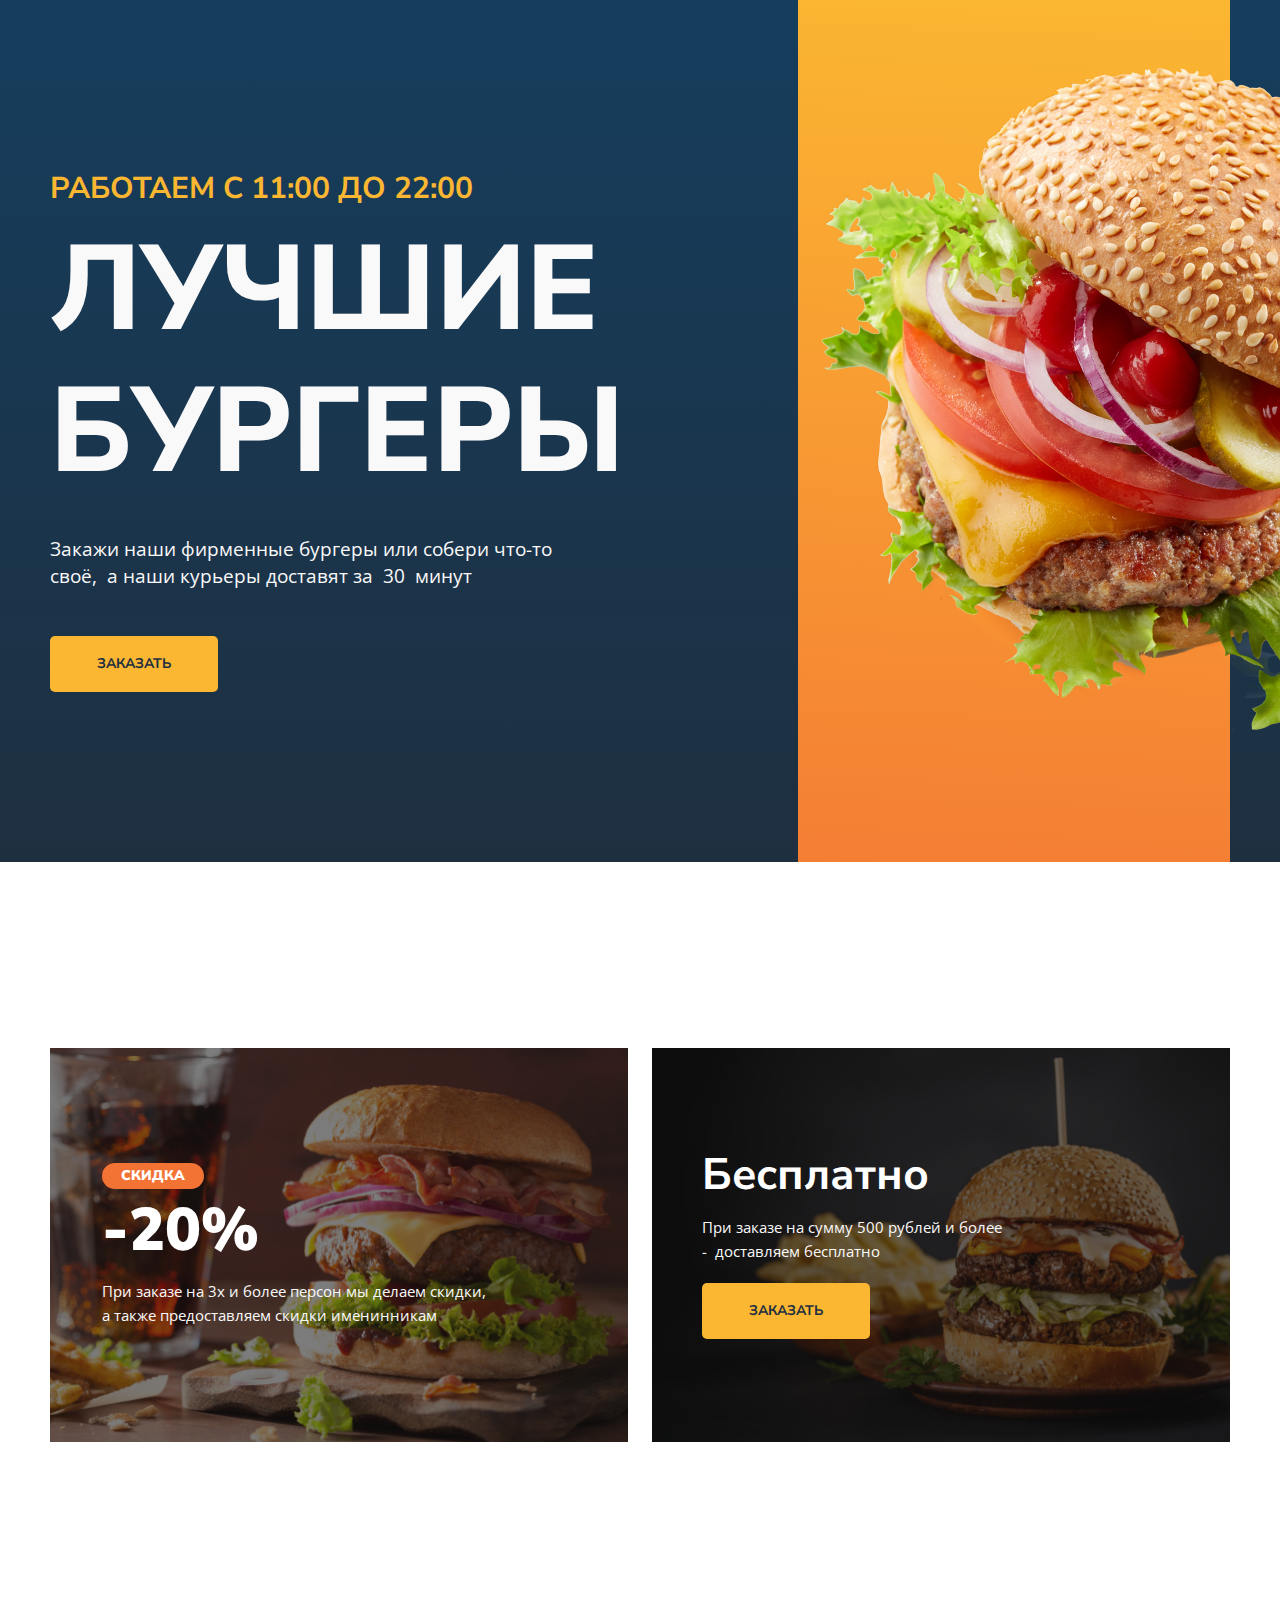
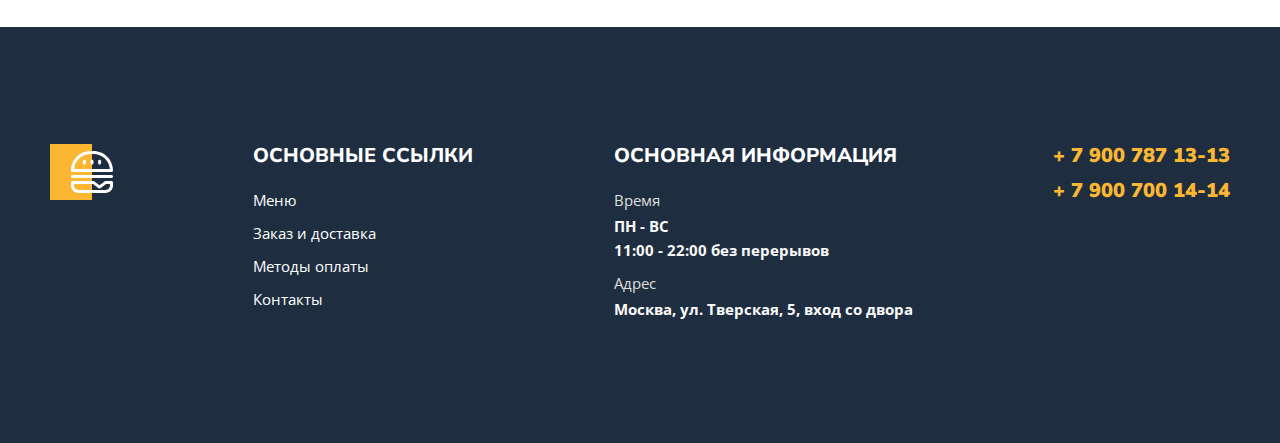
==== commit d3ded5dc: "Add changes" ====
--- a/index.html
+++ b/index.html
@@ -3,190 +3,44 @@
 <head>
     <meta charset="UTF-8">
     <meta http-equiv="X-UA-Compatible" content="IE=edge">
+    <link href="https://fonts.googleapis.com/css2?family=Nunito+Sans:wght@600;700;800&family=Open+Sans:wght@400;600&family=Roboto&display=swap" rel="stylesheet">
+    <link rel="stylesheet" href="styles/normalize.css">
+    <link rel="stylesheet" href="styles/main.css">
     <meta name="viewport" content="width=device-width, initial-scale=1.0">
-    <link href="https://fonts.googleapis.com/css2?family=Nunito+Sans:wght@600;700;800&family=Open+Sans:wght@400;600&family=Roboto&display=swap" rel="stylesheet">
-    <link rel="stylesheet" href="style/normalize.css">
-    <link rel="stylesheet" href="style/main.css">
     <title>Burger</title>
-    <link rel="icon" href="img/site-icon.png">
 </head>
 <body>
-    <header>
-        <div class="container">
-            <div class="header">
-                <div class="header-item">
-                    <a href="#" class="header-logo"></a>
-                <nav>
-                    <ul class="header-nav">
-                        <li><a href="#">Главная</a></li>
-                        <li><a href="#" class="active">Меню</a></li>
-                        <li><a href="#">О нас</a></li>
-                        <li><a href="#">Контакты</a></li>
-                    </ul>
-                </nav>
-                </div>
-                <button type="button" class="button">
-                    <span class="button-item">
-                        <img src="img/cart.svg" alt="Корзина">
-                        <span class="button-count">5</span>
-                    </span>
-                    <span class="button-text">$125</span>
-                </button>
-            </div> <!--/.header-->
-        </div> <!--/.container-->
-    </header>
+    <div class="main">
+        <div class="wrapper">
+            <div class="content">
+                <h1 class="content-title">
+                    <span>работаем с 11:00 до 22:00</span>
+                    Лучшие бургеры
+                </h1>
+                <p class="content-text">Закажи наши фирменные бургеры или собери что-то  своё,&nbsp; а наши курьеры доставят за&nbsp; 30&nbsp; минут</p>
+                <a class="content-link" href="menu.html">Заказать</a>
+            </div>
+            <div class="visual">
+                <div class="visual-bg"></div>
+                <img src="img/burger.png" alt="Burger">
+            </div>
+        </div> <!--/.wrapper  -->
+    </div> <!--/.main  -->
 
-    <div class="bg">
-        <div class="container">
-            <ul class="breadcrumbs">
-                <li><a href="#">Главная</a></li>
-                <li><a href="#">Меню</a></li>
-            </ul>
-            <h1 class="title">Наше Меню</h1>
-            <p class="description">Выбирай из предложенного ассортимента и мы доставим блюдо в течении часа</p>
-        </div> <!--/.container-->
-    </div> <!--/.bg-->
-
-    <main>
-        <div class="banner">
-            <div class="container">
-                <div class="banner-box">
-                    <h2 class="banner-title">
-                        <span>Скидка</span>
-                        -30%
-                    </h2>
-                    <p class="banner-text">Только при покупке 3-х и более позиций, мы дарим скидку. Акции не суммируются.</p>
-                    <a href="#" class="banner-link">Купить сейчас</a>
-                </div>
-            </div> <!--/.container-->
-        </div> <!--/.banner-->
-
-        <section class="menu">
-            <div class="container">
-                <div class="menu-header">
-                    <h2 class="menu-title">
-                        Бургеры
-                    </h2>
-                    <select class="menu-select">
-                        <option value="">Сортировать</option>
-                        <option value="up">По возрастанию</option>
-                        <option value="down">По убыванию</option>
-                    </select>
-                </div> <!--/.menu-header-->
-
-                <div class="menu-grid">
-                    <div class="menu-grid-item">
-                        <div class="menu-grid-cover">
-                            <img src="img/menu/01.png" alt="Острый бургер">
-                        </div>
-                        <div class="menu-grid-title">Острый бургер</div>
-                        <div class="menu-grid-price">$26</div>
-                        <button type="button" class="menu-grid-btn">
-                            <span class="menu-grid-icon"></span>
-                            <span class="menu-grid-text">купить</span>
-                        </button>
-                    </div> <!--/.menu-grid-item-->
-                    <div class="menu-grid-item">
-                        <div class="menu-grid-cover">
-                            <img src="img/menu/02.png" alt="Гриль Бургер">
-                        </div>
-                        <div class="menu-grid-title">Гриль Бургер</div>
-                        <div class="menu-grid-price">$16</div>
-                        <button type="button" class="menu-grid-btn">
-                            <span class="menu-grid-icon"></span>
-                            <span class="menu-grid-text">купить</span>
-                        </button>
-                    </div> <!--/.menu-grid-item-->
-                    <div class="menu-grid-item">
-                        <div class="menu-grid-cover">
-                            <img src="img/menu/03.png" alt="Бурег Гигант">
-                        </div>
-                        <div class="menu-grid-title">Бурег Гигант</div>
-                        <div class="menu-grid-price">$37</div>
-                        <button type="button" class="menu-grid-btn">
-                            <span class="menu-grid-icon"></span>
-                            <span class="menu-grid-text">купить</span>
-                        </button>
-                    </div> <!--/.menu-grid-item-->
-                    <div class="menu-grid-item">
-                        <div class="menu-grid-cover">
-                            <img src="img/menu/04.png" alt="Бургер с курицей">
-                        </div>
-                        <div class="menu-grid-title">Бургер с курицей</div>
-                        <div class="menu-grid-price">$18</div>
-                        <button type="button" class="menu-grid-btn">
-                            <span class="menu-grid-icon"></span>
-                            <span class="menu-grid-text">купить</span>
-                        </button>
-                    </div> <!--/.menu-grid-item-->
-                    <div class="menu-grid-item">
-                        <div class="menu-grid-cover">
-                            <img src="img/menu/05.png" alt="Бургер с курицей">
-                        </div>
-                        <div class="menu-grid-title">Бургер с курицей</div>
-                        <div class="menu-grid-price">$9</div>
-                        <button type="button" class="menu-grid-btn">
-                            <span class="menu-grid-icon"></span>
-                            <span class="menu-grid-text">купить</span>
-                        </button>
-                    </div> <!--/.menu-grid-item-->
-                    <div class="menu-grid-item">
-                        <div class="menu-grid-cover">
-                            <img src="img/menu/06.png" alt="Тройной бургер">
-                        </div>
-                        <div class="menu-grid-title">Тройной бургер</div>
-                        <div class="menu-grid-price">$7</div>
-                        <button type="button" class="menu-grid-btn">
-                            <span class="menu-grid-icon"></span>
-                            <span class="menu-grid-text">купить</span>
-                        </button>
-                    </div> <!--/.menu-grid-item-->
-                </div>
-
-                <div class="menu-header">
-                    <h2 class="menu-title">
-                        Дополнительно
-                    </h2>
-                </div> <!--/.menu-header-->
-        
-                <div class="menu-grid">
-                    <div class="menu-grid-item">
-                        <div class="menu-grid-cover">
-                            <img src="img/menu/07.png" alt="Сэндвич">
-                        </div>
-                        <div class="menu-grid-title">Сэндвич</div>
-                        <div class="menu-grid-price">$3</div>
-                        <button type="button" class="menu-grid-btn">
-                            <span class="menu-grid-icon"></span>
-                            <span class="menu-grid-text">купить</span>
-                        </button>
-                    </div> <!--/.menu-grid-item-->
-                    <div class="menu-grid-item">
-                        <div class="menu-grid-cover">
-                            <img src="img/menu/08.png" alt="Картошка Фри">
-                        </div>
-                        <div class="menu-grid-title">Картошка Фри</div>
-                        <div class="menu-grid-price">$5</div>
-                        <button type="button" class="menu-grid-btn">
-                            <span class="menu-grid-icon"></span>
-                            <span class="menu-grid-text">купить</span>
-                        </button>
-                    </div> <!--/.menu-grid-item-->
-                    <div class="menu-grid-item">
-                        <div class="menu-grid-cover">
-                            <img src="img/menu/09.png" alt="Хот-Дог">
-                        </div>
-                        <div class="menu-grid-title">Хот-Дог</div>
-                        <div class="menu-grid-price">$7</div>
-                        <button type="button" class="menu-grid-btn">
-                            <span class="menu-grid-icon"></span>
-                            <span class="menu-grid-text">купить</span>
-                        </button>
-                    </div> <!--/.menu-grid-item-->
-                </div>
-            </div> <!--/.container-->
-        </section>
-    </main>
+    <div class="promo">
+        <div class="wrapper">
+            <div class="promo-left">
+                <p class="sale">Cкидка</p>
+                <p class="cost">-20%</p>
+                <p class="promo-description">При заказе на 3х и более персон мы делаем скидки,&nbsp; а также предоставляем скидки именинникам</p>
+            </div>
+            <div class="promo-right">
+                <p class="free">Бесплатно</p>
+                <p class="promo-description">При заказе на сумму 500 рублей и более -&nbsp; доставляем бесплатно</p>
+                <a href="menu.html">Заказать</a>
+            </div>   
+        </div> <!--/.wrapper  -->
+    </div> <!--/.promo  -->
 
     <footer class="footer">
         <div class="container">
@@ -197,7 +51,7 @@
                 <div class="footer-item">
                     <h2>Основные ссылки</h2>
                     <ul class="footer-list">
-                        <li><a href="#">Меню</a></li>
+                        <li><a href="menu.html">Меню</a></li>
                         <li><a href="#">Заказ и доставка</a></li>
                         <li><a href="#">Методы оплаты</a></li>
                         <li><a href="#">Контакты</a></li>
@@ -230,6 +84,5 @@
             </div> <!--/.footer-box  -->
         </div> <!--/.container  -->
     </footer>
-    
 </body>
 </html>--- a/styles/main.css
+++ b/styles/main.css
@@ -0,0 +1,566 @@
+body {
+    font-family: 'Nunito Sans', sans-serif;
+}
+
+.container {
+    max-width: 1180px;
+    margin: 0 auto; /* выравнивает по центру */
+    padding: 0 15px; /* засчет этого при уменьшении ширины экрана, сожержимое не будет прилипать к краям*/
+}
+
+header {
+    border-bottom: 1px solid #DEDEDE;
+}
+
+/* Header */
+.header {
+    font-family: 'Open Sans', sans-serif;
+    font-weight: 600;
+    display: flex;
+    align-items: center;
+    justify-content: space-between;
+    padding-top: 26px;
+    padding-bottom: 25px;
+}
+
+.header-item {
+    display: flex;
+    align-items: center;
+    justify-content: space-between;
+    flex-basis: 68.5%;
+}
+
+.header-logo {
+    display: block;
+    background-image: url(../img/logo.svg);
+    background-repeat: no-repeat;
+    background-size: cover;
+    width: 178px;
+    height: 56px;
+}
+
+.header-nav {
+    display: flex;
+    list-style-type: none;
+    padding-left: 0;
+    gap: 46px;
+}
+
+.header-nav a {
+    font-size: 20px;
+    font-weight: 600;
+    color: #443737;
+    text-decoration: none;
+
+    transition: color .2s linear;
+}
+
+.header-nav a:hover {
+    color: #FFC725;
+}
+
+.header-nav a::after {
+    content: "";
+    width: 100%;
+    height: 3px;
+    border-radius: 1.5px;
+    background: transparent;
+    display: block;
+}
+
+.header-nav a.active::after {
+    background: #FFC725;
+}
+
+.button {
+    display: flex;
+    align-items: center;
+    background-color: transparent;
+    border: none;
+    padding: 0;
+    gap: 10px;
+    cursor: pointer;
+}
+
+.button-item {
+    position: relative;
+}
+
+.button-count {
+    font-size: 13px;
+    font-weight: 700;
+    line-height: 1.3;
+    color: #FFFFFF;
+    background: #F37335;
+    width: 17px;
+    height: 17px;
+    text-align: center;
+    border-radius: 100%;
+    position: absolute;
+    bottom: 3px;
+    right: -4px;
+}
+
+.button-text {
+    font-size: 15px;
+    font-weight: 700;
+    color: #443737;
+}
+
+/* BG */
+.bg {
+    text-align: center;
+    color: #FFFFFF;
+
+    background-image: url(../img/bg.jpg);
+    background-size: cover;
+    background-position: center center;
+
+    padding: 135px 0;
+    margin-bottom: 150px;
+}
+
+.breadcrumbs {
+    padding-left: 5px;
+    margin-top: 8px;
+    list-style-type: none;
+    display: flex;
+    justify-content: center;
+    gap: 7px;
+}
+
+.breadcrumbs a {
+    font-family: 'Open Sans', sans-serif;
+    font-size: 15px;
+    color: #DEDEDE;
+    text-decoration: none;
+
+    transition: color .2s linear;
+}
+
+.breadcrumbs a:hover {
+    color: #FFC725;
+}
+
+.breadcrumbs a::before {
+    content: "/";
+    position: relative;
+    left: -3px;
+    pointer-events: none;
+}
+
+.breadcrumbs a:hover::before {
+    color: #DEDEDE;
+}
+
+.breadcrumbs li:first-child a::before {
+    display: none;
+}
+
+.title {
+    font-size: 79px;
+    font-weight: 700;
+    margin: 19px 0;
+}
+
+.description {
+    font-family: 'Open Sans', sans-serif;
+    font-size: 15px;
+    line-height: 1.6;
+    color: #FAF9F9;
+    max-width: 315px;
+    margin: 0 auto;
+}
+
+/* Banner */
+.banner-box {
+    background-image: url(../img/banner.jpg);
+    background-position: center center;
+    background-repeat: no-repeat;
+    background-size: cover;
+
+    color: #FFFFFF;
+    padding: 100px;
+    margin-bottom: 104px;
+}
+
+.banner-title span{
+    font-family: 'Open Sans', sans-serif;
+    font-size: 14px;
+    font-weight: 600;
+    text-transform: uppercase;
+    text-align: center;
+    background: #F37335;
+    padding: 4px 20px 5px 17px;
+    border-radius: 14px;
+
+    display: block;
+    max-width: 60px;
+    margin-bottom: 5px;
+}
+
+.banner-title {
+    font-size: 60px;
+    font-weight: 900;
+    margin-top: 3px;
+    margin-bottom: 10px;
+    color: #FFFFFF;
+}
+
+.banner-text {
+    font-family: 'Open Sans', sans-serif;
+    font-size: 15px;
+    color: #FAF9F9;
+    line-height: 1.6;
+    margin-bottom: 10px;
+    max-width: 308px;
+    
+}
+
+.banner-link {
+    padding: 19px 24px;
+    display: inline-block;
+    font-size: 14px;
+    font-weight: 700;
+    color: #1E2F40;
+
+    background-color: #FBB731;
+    text-decoration: none;
+    text-transform: uppercase;
+    border-radius: 5px;
+    border: 1px solid #FBB731;
+
+    transition: background-color .2s linear;
+}
+
+.banner-link:hover {
+    background-color: transparent;
+    color: #FBB731;
+}
+
+/* Section-Menu */
+.menu-header {
+    display: flex;
+    justify-content: space-between;
+    align-items: center;
+
+    margin-bottom: 37px;
+}
+
+.menu-title {
+    font-size: 44px;
+    font-weight: 700;
+    text-transform: uppercase;
+    color: #1B2A49;
+
+    margin: 0;
+}
+
+.menu-select {
+    font-family: 'Open Sans', sans-serif;
+    font-size: 15px;
+    color: #443737;
+    text-decoration: none;
+
+    padding: 13px 30px;
+    border: 1px solid #DEDEDE;
+    border-radius: 22px;
+    appearance: none;
+    flex-basis: 279px;
+
+    background-image: url(../img/arrow.svg);
+    background-size: 12.79px 7.75px;
+    background-repeat: no-repeat;
+    background-position: 90% center;
+}
+
+.menu-grid {
+    display: grid;
+    grid-template-columns: repeat(3, 1fr);
+    gap: 51px 20px;
+
+    margin-bottom: 104px;
+}
+
+.menu-grid-cover {
+    width: 100%;
+    height: 430px;
+    position: relative;
+    overflow: hidden;
+}
+
+.menu-grid-cover img {
+    position: absolute;
+    left: 50%;
+    top: 50%;
+    transform: translate(-50%, -50%);
+    object-fit: cover;
+}
+
+.menu-grid-title {
+    font-size: 30px;
+    font-weight: 600;
+    color: #1B2A49;
+    text-align: center;
+
+    margin-top: 21px;
+    margin-bottom: 10px;
+}
+
+.menu-grid-price {
+    font-size: 20px;
+    font-weight: 700;
+    color: #979797;
+    text-align: center;
+
+    margin-bottom: 22px;
+}
+
+.menu-grid-btn {
+    display: flex;
+    justify-content: center;
+    align-items: center;
+    padding: 10px 30px;
+    margin: 0 auto;
+    background: #FBB731;
+    border: none;
+    border-radius: 5px;
+    gap: 11px;
+
+    transition: background-color .2s linear;
+}
+
+.menu-grid-btn:hover {
+    background-color: #F37335;
+}
+
+.menu-grid-icon {
+    display: block;
+    background-image: url(../img/cart-menu.svg);
+    background-position: center center;
+    background-repeat: no-repeat;
+    background-size: cover;
+    width: 18px;
+    height: 18px;
+}
+
+.menu-grid-text {
+    font-size: 14px;
+    font-weight: 700;
+    text-transform: uppercase;
+    color: #1E2F40;
+
+    margin-right: 5px;
+    margin-top: 1px;
+}
+
+
+
+/* Footer */
+.footer {
+    background: #1E2E40;
+    color: #fff;
+    padding-top: 117px;
+    padding-bottom: 106px;
+    margin-top: 139px;
+}
+
+.footer-box {
+    display: flex;
+    justify-content: space-between;
+}
+
+.footer-logo {
+    width: 63px;
+    height: 56px;
+}
+
+.footer-item {
+    flex: 0 0 auto;
+}
+
+.footer-item h2 {
+    font-size: 20px;
+    font-weight: 800;
+    text-transform: uppercase;
+    margin-bottom: 21px;
+    margin-top: 0;
+}
+
+.footer-item li {
+    font-family: 'Open Sans', sans-serif;
+    font-size: 15px;
+    font-weight: 700;
+    margin-bottom: 9px;
+    color: #FAF9F9;
+    line-height: 24px;
+    list-style-type: none;
+}
+
+.footer-list a {
+    color: #FFFFFF;
+    text-decoration: none;
+    font-weight: 400;
+
+    transition: color .2s linear;
+}
+
+.footer-list a:hover {
+    color: #FBB731
+}
+
+.footer-list span {
+    color: #DEDEDE;
+    display: block;
+    font-weight: 400;
+    margin-bottom: 2px;
+}
+
+.footer-list-tel {
+    margin-top: 0;
+}
+
+.footer-list-tel li {
+    margin-bottom: 12px;
+}
+
+.footer-list-tel a {
+    font-size: 20px;
+    font-weight: 900;
+    color: #FBB731;
+}
+
+.footer-list {
+    padding-left: 0;
+    list-style-type: none;
+}
+
+
+/* STYLE INDEX */
+
+.main {
+    background: linear-gradient(180deg, #0C4C7B -100%, #1E2F40 100%);
+}
+.wrapper {
+    max-width: 1180px;
+    margin: 0 auto;
+    display: flex;
+    justify-content: space-between;
+}
+.content {
+    color: #FAF9F9;
+    flex: 0 0 580px;
+    padding-top: 170px;
+    padding-bottom: 170px;
+}
+.content-title {
+    font-size: 120px;
+    font-weight: 800;
+    text-transform: uppercase;
+    line-height: 142px;
+    margin-bottom: 33px;
+    margin-top: 0;
+}
+.content-title span {
+    color: #FBB731;
+    font-size: 30px;
+    font-weight: 700;
+    line-height: 38px;
+    display: block;
+    margin-bottom: 11px;
+}
+.content-text {
+    max-width: 555px;
+    font-family: 'Open Sans', sans-serif;
+    font-size: 19px;
+    line-height: 1.4;
+    margin-bottom: 47px;
+}
+.content-link,
+.promo a {
+    color: #1E2F40;
+    background-color: #FBB731;
+    border-radius: 5px;
+    text-decoration: none;
+    padding: 20px 47px;
+    display: inline-block;
+    text-transform: uppercase;
+    font-size: 14px;
+    font-weight: 700;
+}
+.visual {
+    flex-grow: 1;
+    display: flex;
+    justify-content: flex-end;
+    position: relative;
+}
+.visual-bg {
+    width: 432px;
+    height: 100%;
+    background: linear-gradient(2.42deg, #F37335 -19.6%, #FBB731 100.79%, #FDC830 100.79%);
+}
+.main img {
+    width: 829px;
+    position: absolute;
+    right: -335px;
+    top: -70px;
+}
+.promo {
+    padding-top: 186px;
+    padding-bottom: 46px;
+}
+.promo-left,
+.promo-right {
+    flex: 0 0 49%;
+    color: #fff;
+    box-sizing: border-box;
+    background-repeat: no-repeat;
+    background-size: cover;
+    background-position: center;
+}
+.promo-left {
+    background-image: url(../img/promo-left.png);
+    padding: 115px 52px;
+}
+.promo-right {
+    background-image: url(../img/promo-right.png);
+    padding: 102px 50px;
+}
+.sale {
+    font-size: 14px;
+    font-weight: 900;
+    background: #F37335;
+    padding: 5px 19px;
+    border-radius: 14px;
+    display: inline-block;
+    text-transform: uppercase;
+    margin-bottom: 7px;
+    margin-top: 0;
+}
+.cost {
+    font-size: 60px;
+    font-weight: 900;
+    margin-bottom: 8px;
+    margin-top: 0;
+}
+.promo-description {
+    font-family: 'Open Sans', sans-serif;
+    color: #FAF9F9;
+    font-size: 15px;
+    line-height: 24px;
+    margin-bottom: 0;
+    margin-top: 14px;
+}
+.promo-left .promo-description {
+    max-width: 392px;
+}
+.promo-right .promo-description {
+    max-width: 300px;
+    margin-bottom: 20px;
+}
+.free {
+    font-size: 44px;
+    font-weight: 700;
+    margin-bottom: 10px;
+    margin-top: 0;
+}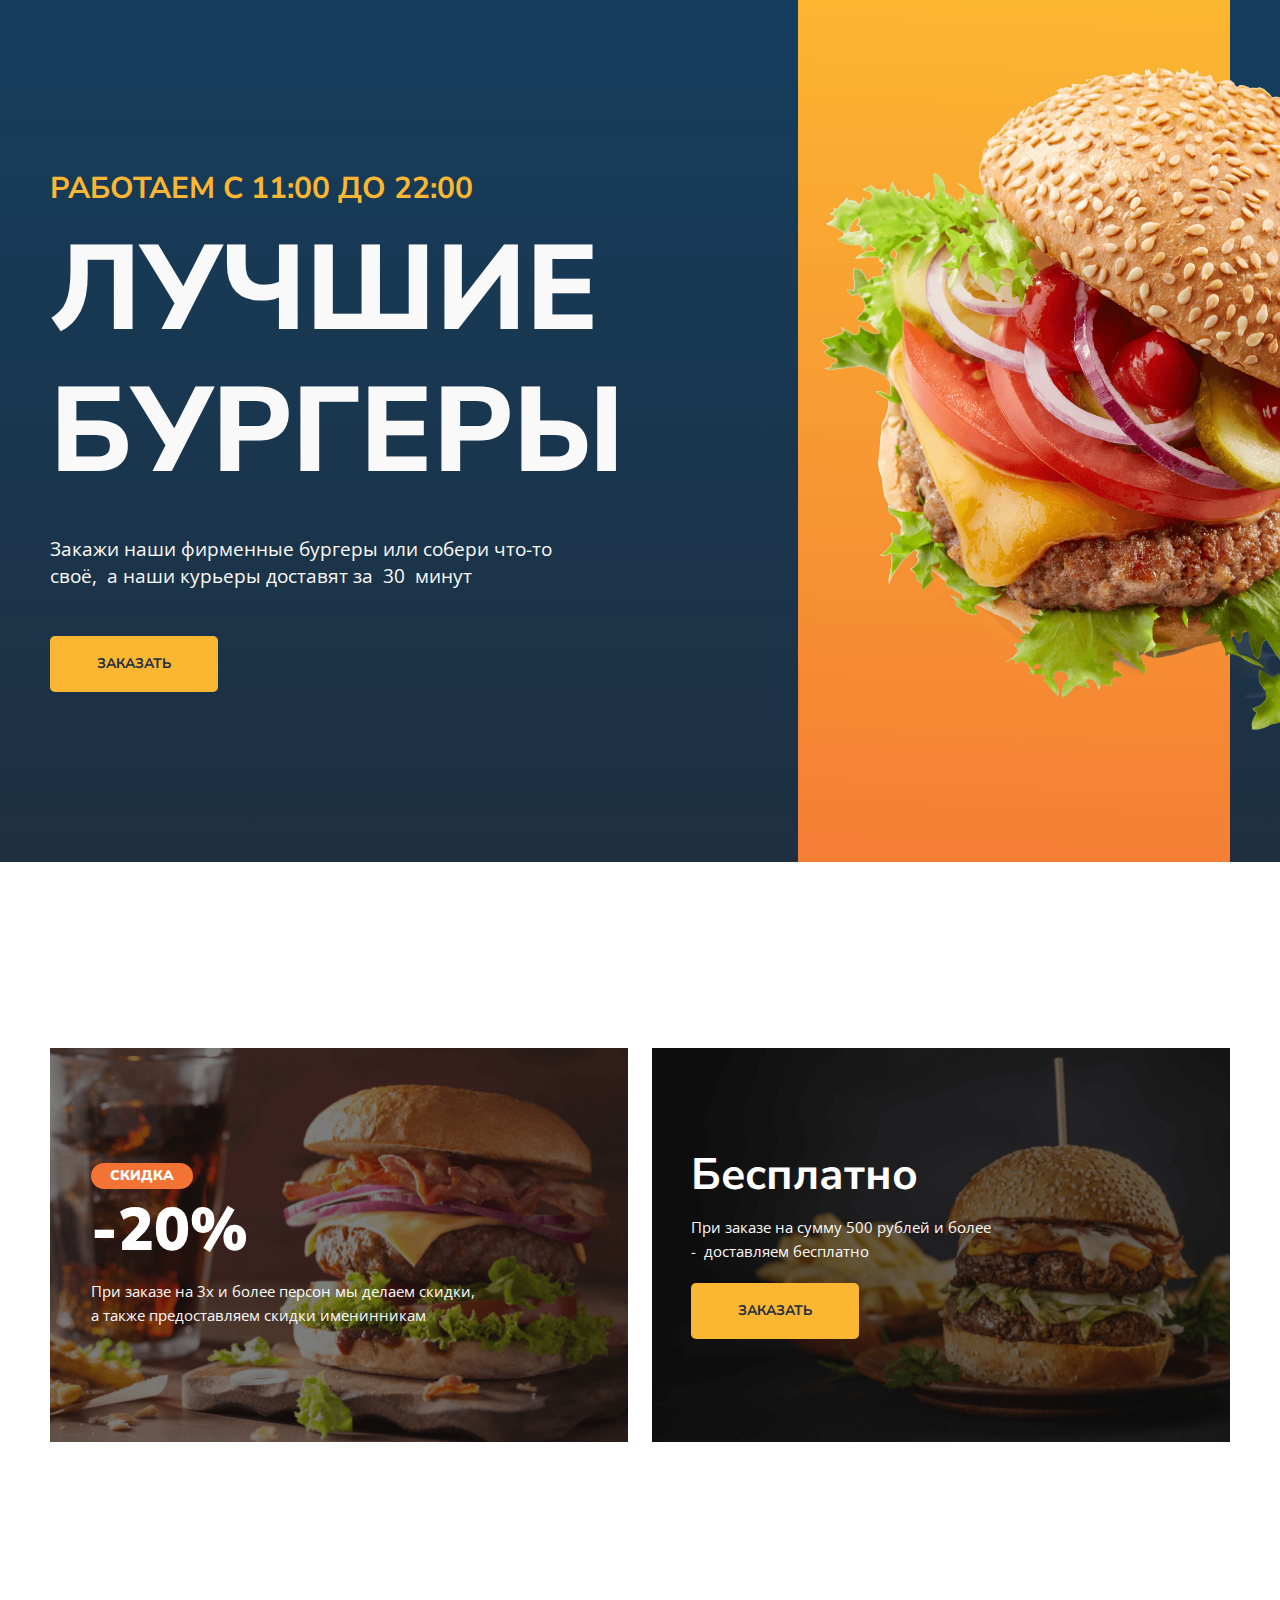
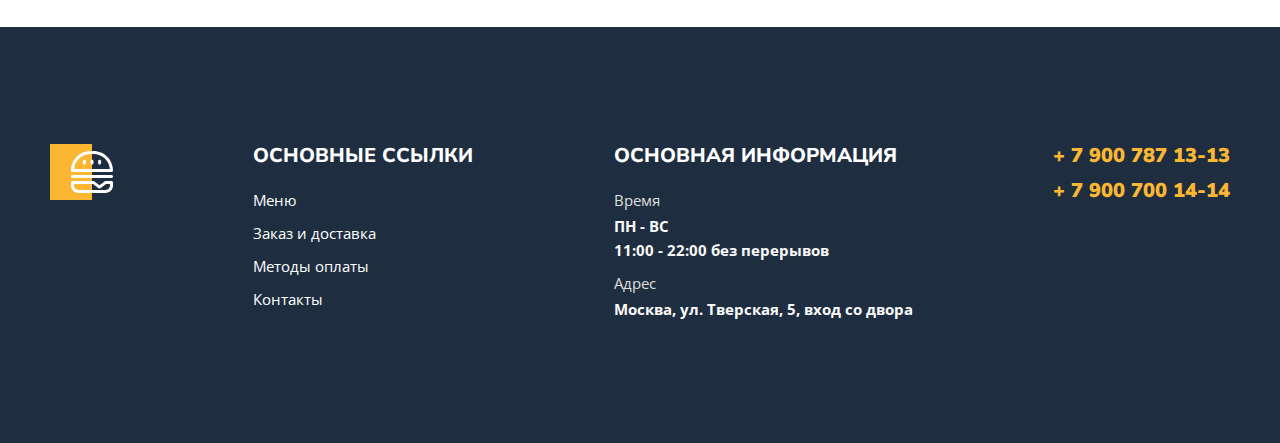
==== commit 912221e1: "Change files" ====
--- a/index.html
+++ b/index.html
@@ -8,6 +8,15 @@
     <link rel="stylesheet" href="styles/main.css">
     <meta name="viewport" content="width=device-width, initial-scale=1.0">
     <title>Burger</title>
+    <link rel="android-chrome" sizes="192x192" href="img/favicon/android-chrome-192x192.png">
+    <link rel="android-chrome" sizes="512x512" href="img/favicon/android-chrome-512x512.png">
+    <link rel="icon" sizes="512x512" href="img/favicon/favicon.ico">
+    <link rel="apple-touch-icon" sizes="180x180" href="img/favicon/apple-touch-icon.png">
+    <link rel="icon" type="image/png" sizes="32x32" href="img/favicon/favicon-32x32.png">
+    <link rel="icon" type="image/png" sizes="16x16" href="img/favicon/favicon-16x16.png">
+    <link rel="mask-icon" href="img/favicon/safari-pinned-tab.svg" color="#5bbad5">
+    <meta name="msapplication-TileColor" content="#da532c">
+    <meta name="theme-color" content="#ffffff">
 </head>
 <body>
     <div class="main">
--- a/styles/main.css
+++ b/styles/main.css
@@ -175,13 +175,13 @@
 /* Banner */
 .banner-box {
     background-image: url(../img/banner.jpg);
-    background-position: center center;
+    background-position: 0 center;
     background-repeat: no-repeat;
     background-size: cover;
 
     color: #FFFFFF;
     padding: 100px;
-    margin-bottom: 104px;
+    margin-bottom: 80px;
 }
 
 .banner-title span{
@@ -239,6 +239,10 @@
 }
 
 /* Section-Menu */
+.menu {
+    padding-top: 24px;
+}
+
 .menu-header {
     display: flex;
     justify-content: space-between;
@@ -265,7 +269,9 @@
     padding: 13px 30px;
     border: 1px solid #DEDEDE;
     border-radius: 22px;
-    appearance: none;
+    -webkit-appearance: none;
+       -moz-appearance: none;
+            appearance: none;
     flex-basis: 279px;
 
     background-image: url(../img/arrow.svg);
@@ -294,7 +300,8 @@
     left: 50%;
     top: 50%;
     transform: translate(-50%, -50%);
-    object-fit: cover;
+    -o-object-fit: cover;
+       object-fit: cover;
 }
 
 .menu-grid-title {
@@ -434,6 +441,35 @@
     padding-left: 0;
     list-style-type: none;
 }
+
+.button-up {
+    background-color: #FBB731;
+    font-size: 14px;
+    font-weight: 700;
+    text-transform: uppercase;
+    text-decoration: none;
+    color: #1E2F40;
+    padding: 5px 20px;
+    position: fixed;
+    bottom: 20px;
+    right: 20px;
+    border-radius: 5px;
+    transition: 1s;
+}
+
+.button-up:hover{
+    background-color: #F37335;
+}
+
+.button-up.hidden {
+    opacity: 0;
+}
+
+.button-up.visible {
+    opacity: 1;
+}
+
+
 
 
 /* STYLE INDEX */
@@ -520,11 +556,11 @@
 }
 .promo-left {
     background-image: url(../img/promo-left.png);
-    padding: 115px 52px;
+    padding: 115px 41px;
 }
 .promo-right {
     background-image: url(../img/promo-right.png);
-    padding: 102px 50px;
+    padding: 102px 39px;
 }
 .sale {
     font-size: 14px;
@@ -563,4 +599,587 @@
     font-weight: 700;
     margin-bottom: 10px;
     margin-top: 0;
+}
+
+/* Modal */
+
+.burger {
+    width: 34px;
+    height: 22px;
+    background-color: transparent;
+    background-image: url(../img/Menu.svg);
+    background-repeat: no-repeat;
+    background-size: contain;
+    border: none;
+    cursor: pointer;
+}
+#modal {
+    max-width: 500px;
+    background-color: #fff8dc;
+    text-align: center;
+    position: absolute;
+    top: -400px;
+    left: 0;
+    right: 0;
+    margin: 20px auto 0;
+    transition: 0.5s;
+    padding: 40px 30px;
+    box-sizing: border-box;
+}
+#modal .header-nav {
+    flex-direction: column;
+    max-width: 300px;
+    margin: 0 auto;
+    align-items: center;
+}
+.burger-close {
+    width: 22px;
+    height: 22px;
+    background-color: transparent;
+    background-image: url(../img/close.svg);
+    background-repeat: no-repeat;
+    background-size: contain;
+    border: none;
+    cursor: pointer;
+    position: absolute;
+    top: 20px;
+    right: 20px;
+}
+
+/* Responsive */
+@media (min-width: 1001px) {
+    .footer-list + .footer-list-tel {
+        display: none;
+    }
+}
+
+@media (min-width: 766px) {
+    .header-burger {
+        display: none;
+    }
+}
+
+@media (max-width: 1000px) {
+    .container {
+        max-width: 738px;
+    }
+
+    .header-logo {
+        width: 150px;
+        height: 48px;
+        background-size: contain;
+    }
+
+    .header-nav {
+        gap: 22px;
+    }
+
+    .header-item {
+        flex-basis: 75.5%;
+    }
+
+    .bg {
+        margin-bottom: 72px;
+    }
+
+    .banner-box {
+        background-position: -95px center;
+        padding: 97px 41px 120px;
+        margin-bottom: 52px;
+    }
+
+    .menu-grid {
+        grid-template-columns: repeat(2, 1fr);
+        gap: 50px 15px;
+        margin-bottom: 68px;
+    }
+
+    .menu-other {
+        overflow: hidden;
+        height: 558px;
+    }
+
+    .menu-other .menu-grid {
+        display: flex;
+        width: auto;
+        overflow-x: scroll;
+        overflow-y: hidden;
+        padding-bottom: 50px;
+    }
+
+    .menu-other .menu-grid-item {
+        flex: 0 0 281px;
+    }
+
+    .menu-other .menu-grid-cover,
+    .menu-other .menu-grid-cover img {
+        height: 320px;
+    }
+
+    .footer {
+    padding-top: 67px;
+    }
+
+    .footer-tel {
+        display: none;
+    }
+    
+    .footer-list + .footer-list-tel {
+        display: block;
+    }
+}
+
+@media (max-width: 765px) {
+    nav {
+        display: none;
+    }
+
+    .header {
+        gap: 21px;
+        padding-bottom: 33px;
+    }
+
+    .menu {
+        margin-top: 81px;
+    }
+    
+    .menu-grid {
+        gap: 50px 18px;
+    }
+
+    .menu-other .menu-grid {
+        gap: 56px 7px;
+    }
+
+    .menu-other  {
+        margin-top: 70px;
+        padding-bottom: 21px;
+    }
+
+    .menu-other .container {
+        padding-left: 5px;
+        margin-left: 10px;
+        margin-top: 23px;
+        max-width: 751px;
+    }
+
+    .footer {
+        padding-bottom: 69px;
+        padding-top: 63px;
+        padding-right: 10px;
+    }
+
+    .footer .container {
+        padding-right: 0px;
+    }
+}
+
+@media (max-width: 567px) {
+    .bg {
+        padding: 55px 0;
+    }
+
+    .banner-box {
+        background-position: 17% center;
+        padding: 35px 24px 54px;
+    }
+
+    .breadcrumbs a{
+        font-size: 15px;
+    }
+
+    .title {
+        font-size: 38px;
+    }
+
+    .description {
+        font-size: 12px;
+    }
+
+    .footer-item h2 {
+        font-size: 14px;
+    }
+
+    .footer-list li {
+        font-size: 12px;
+    }
+
+    .footer-list-tel a {
+        font-size: 12px;
+    }
+}
+
+@media (max-width: 360px) {
+    .header-logo {
+        width: 116px;
+        height: 37px;
+        background-size: contain;
+    }
+
+    .bg {
+        margin-bottom: 29px;
+    }
+
+    .breadcrumbs a {
+        font-size: 12px;
+    }
+
+    .title {
+        font-size: 34px;
+    }
+
+    .description {
+        font-size: 10px;
+    }
+
+    .banner-box {
+        padding: 35px 24px 54px;
+    }
+
+    .banner-title {
+        font-size: 58px;
+        margin-top: 0;
+        margin-bottom: 17px;
+    }
+
+    .banner-title span {
+        font-size: 14px;
+    }
+
+    .banner-text {
+        font-size: 15px;
+        margin-bottom: 38px;
+    }
+
+    .banner-link {
+        font-size: 12px;
+        padding: 19px 25px;
+    }
+
+    .menu-title {
+        font-size: 25px;
+    } 
+
+    .menu-select {
+        padding: 8px 10px;
+        font-size: 10px;
+        flex-basis: 78px;
+    }
+
+    .menu-grid-cover {
+        height: 180px;
+    }
+
+    .menu-grid-cover img {
+        height: 180px;
+    }
+
+    .menu-grid-title {
+        font-size: 17px;
+        margin-top: 10px;
+        margin-bottom: 11px;
+    }
+
+    .menu-grid-price {
+        font-size: 20px;
+        margin-bottom: 18px;
+        font-weight: 700;
+    }
+
+    .menu-other .menu-grid-cover {
+        height: 180px;
+    }
+
+    .menu-other .menu-grid-cover img {
+        height: 180px;
+    }
+
+    .menu-other .menu-grid-item {
+        flex: 0 0 138px;
+    }
+
+    .footer-box {
+        display: block;
+    }
+
+    .footer-item h2 {
+        font-size: 8px;
+    }
+
+    .footer-list li {
+        font-size: 8px;
+    }
+}
+
+@media (max-width: 320px) {
+    .header {
+        padding-bottom: 17px;
+        padding-top: 21px;
+    }
+
+    .bg {
+        padding: 57px 0;
+        margin-bottom: 32px;
+    }
+
+    .breadcrumbs {
+        padding-left: 0;
+        margin-top: 0;
+    }
+
+    .breadcrumbs a {
+        font-size: 14px;
+    }
+
+    .title {
+        font-size: 38px;
+        margin-top: 27px;
+        margin-bottom: 12px;
+    }
+
+    .description {
+        font-size: 12px;
+        max-width: 277px;
+    }
+
+    .banner-box {
+        background-position: 22% center;
+        margin-bottom: 45px;
+    }
+
+    .banner-title {
+        margin-bottom: 22px;
+    }
+
+    .banner-link {
+        font-size: 14px;
+        padding: 20px 33px;
+    }
+
+    .banner-text {
+        margin-bottom: 14px;
+    }
+
+    .banner-link {
+        padding: 19px 25px;
+    }
+
+    .menu {
+        margin-top: 63px;
+        padding-top: 0;
+    }
+
+    .menu-header {
+        margin-bottom: 34px;
+    }
+
+    .menu-title {
+        font-size: 27px;
+    }
+
+    .menu-select {
+        padding: 9px 15px;
+        font-size: 12px;
+        flex-basis: 138px;
+        background-color: transparent;
+    }
+
+    .menu-grid {
+        gap: 23px 13px;
+        margin-bottom: 45px;
+    }
+
+    .menu-grid-title {
+        font-size: 13px;
+        font-weight: 700;
+        margin-top: 10px;
+        margin-bottom: 6px;
+    }
+
+    .menu-grid-price {
+        font-size: 16px;
+        margin-bottom: 13px;
+        font-weight: 700;
+    }
+
+    .menu-grid-btn {
+        padding: 10px 22px;
+    }
+
+    .menu {
+        margin-top: 45px;
+    }
+
+    .menu-other {
+        height: 407px;
+    }
+
+    .menu .menu-other {
+        margin-bottom: 0;
+    }
+
+    .menu-other .menu-grid-item {
+        flex: 0 0 138px;
+    }
+
+    .footer {
+        margin-top: 0;
+        padding-top: 61px;
+        padding-bottom: 47px;
+    }
+
+    .footer .container {
+       position: relative;
+    }
+
+    .footer-box {
+        display: block;
+    }
+    .footer-tel {
+        display: block;
+        position: absolute;
+        top: 0;
+        right: 5px;
+    }
+
+    .footer-list + .footer-list-tel {
+        display: none;
+    }
+
+    .footer-item {
+        margin-bottom: 17px;
+    }
+
+    .footer-item h2 {
+        font-size: 18px;
+        margin-top: 44px;
+    }
+
+    .footer-list li {
+        font-size: 15px;
+        font-weight: 400;
+    }
+
+    .footer-list-tel a {
+        font-size: 20px;
+        font-family: 'Nunito Sans', sans-serif;
+    }
+}
+
+/* Style INDEX Responsive*/
+
+
+@media (max-width: 1000px) {
+    .wrapper {
+        max-width: 738px;
+        padding: 8px 6px;
+    }
+    .content {
+        padding-top: 42px;
+        padding-bottom: 101px;
+    }
+    .content-title span {
+        font-size: 21px;
+    }
+    .content-title {
+        font-size: 71px;
+        line-height: 1.5;
+    }
+    .content-text {
+        font-size: 14px;
+        max-width: 396px;
+    }
+    .main img {
+        width: 445px;
+        right: -96px;
+        top: 27px;
+    }
+    .visual-bg {
+        width: 199px;
+    }
+    .promo {
+        padding-top: 106px;
+    }
+    .promo-left {
+        padding: 44px 30px;
+    }
+    .promo-right {
+        padding: 60px 30px;
+    }
+}
+
+@media (max-width: 767px) {
+    .visual-bg {
+        display: none;
+    }
+    .content {
+        padding-left: 7px;
+    }
+    .content-title {
+        line-height: 1.3;
+    }
+}
+
+@media (max-width: 689px) {
+    .main img {
+        display: none;
+    }
+}
+
+@media (max-width: 614px) {
+    .content {
+        text-align: center;
+        padding-bottom: 0;
+    }
+    .content-text {
+        margin-left: 81px;
+        margin-right: 81px;
+    }
+    .wrapper {
+        flex-direction: column;
+        gap: 4px;
+    }
+    .promo {
+        padding-top: 85px;
+    }
+    .footer {
+        margin-top: 30px;
+        padding-bottom: 51px;
+    }
+    .footer-box {
+        gap: 15px;
+    }
+    .footer-list .footer-list-tel {
+        display: none;
+    }
+}
+
+@media (max-width: 566px) {
+    .footer-main-tel {
+        display: block;
+    }
+}
+
+@media (max-width: 365px) {
+    .main img {
+        display: none;
+    }
+    .visual-bg {
+        display: none;
+    }
+    .content {
+        text-align: center;
+        padding-bottom: 0;
+        flex: 0 0 494px;
+    }
+    .content-title span {
+        font-size: 20px;
+    }
+    .content-title {
+        font-size: 50px;
+    }
+    .content-text {
+        margin-right: 0;
+        margin-left: 0;
+    }
 }